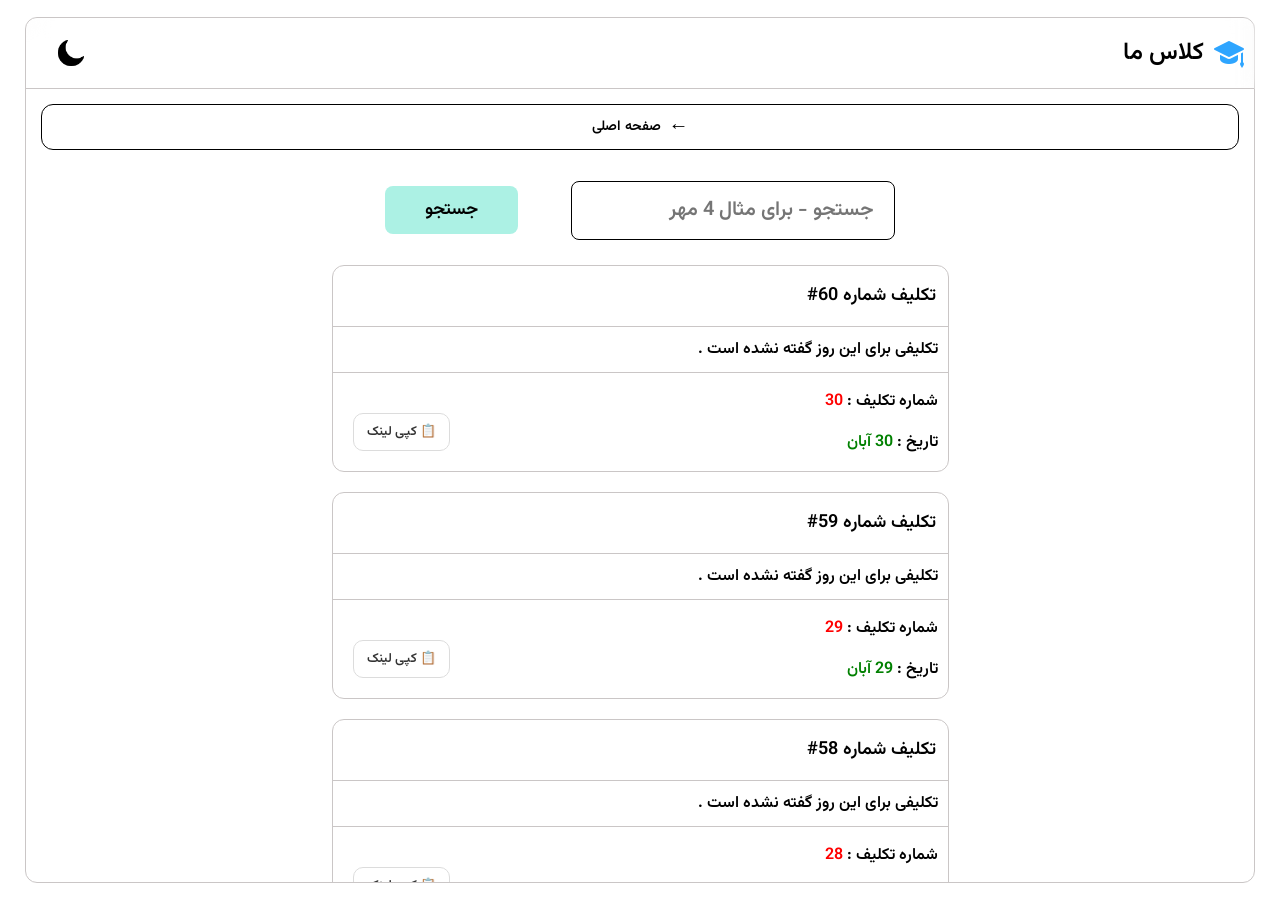
==== AllHomeWork.html @ 43bc7fb6 "Merge remote changes" ====
<!DOCTYPE html>
<html lang="fa" dir="rtl">
<head>
    <meta charset="UTF-8">
    <meta name="viewport" content="width=device-width, initial-scale=1.0">
    <meta name="description" content="کلاس 203 امیرکبیر , روانی ترین انسان های کره زمین توی این کلاسن!">
    <title>کلاس 203 امیرکبیر | تکالیف</title>
    <link rel="stylesheet" href="style.css">
    <style>
        
        #page-loader {
            position: fixed;
            inset: 0;
            z-index: 9999;
            display: flex;
            align-items: center;
            justify-content: center;
            background: white;
            opacity: 0;
            animation: loader-in .3s ease .1s forwards;
        }
        html.pre-dark #page-loader { background: black; }
        #page-loader.hide {
            opacity: 0 !important;
            visibility: hidden;
            transition: opacity .25s ease, visibility .25s;
            animation: none;
        }
        .loader-ring {
            width: 44px;
            height: 44px;
            border: 4px solid rgb(145 192 255 / 0.3);
            border-top-color: rgb(145 192 255);
            border-radius: 50%;
            animation: loader-spin .8s linear infinite;
        }
        @keyframes loader-in { to { opacity: 1; } }
        @keyframes loader-spin { to { transform: rotate(360deg); } }
    </style>
    <script>
        try {
            if (JSON.parse(localStorage.getItem("darkmode"))) {
                document.documentElement.classList.add("pre-dark");
            }
        } catch (e) {}
    </script>
    <link rel="icon" type="image/png" href="icon/student.png">
    <link rel="manifest" href="/amirkabir/manifest.json">
    <meta name="theme-color" content="#000000">
</head>
<body>
    <div id="page-loader" aria-hidden="true"><div class="loader-ring"></div></div>
    <script>
        (function () {
            const loader = document.getElementById("page-loader");
            const hide = () => loader.classList.add("hide");

            if (document.readyState === "complete") hide();
            else window.addEventListener("load", hide);

            window.addEventListener("pageshow", hide);
            setTimeout(hide, 10000);
        })();
    </script>
    
    <div class="big-cont">
        <div class="head">
            <div class="div-hat">
                <img src="icon/student.png" alt="" class="hat">
            </div>
            <div class="div-myc">
                <p class="myc">کلاس ما</p>
            </div>
            <div class="div-sm">
                <img src="icon/moon.png" alt="" class="sm" id="sm">
            </div>
        </div>
        <a href="index.html" class="back-home">
            <span>←</span>
            <span>صفحه اصلی</span>
        </a>
        <div class="head head-inp">
            <input type="text" id="hm-inp" placeholder="جستجو - برای مثال 4 مهر">
            <button id="hm-btn" style="background-color: #acf1e4;">جستجو</button>
        </div>
        <div class="cont">
            <div class="main-ahw" id="main-ahw">
                <div class="besti-ahw">
                    <div class="hm hm-no-60">
                        <div class="div-head-hm">
                            <span>تکلیف شماره
                                60#
                            </span>
                        </div>
                        <div class="hm-mtnt">
                           تکلیفی برای این روز گفته نشده است .
                        </div>
                        <div class="hm-dc">
                            <p>شماره تکلیف : 
                                <span>30</span>
                            </p>
                            <p>تاریخ : 
                                <span>30 آبان</span>
                            </p>
                        </div>
                    </div>
                    <div class="hm hm-no-59">
                        <div class="div-head-hm">
                            <span>تکلیف شماره
                                59#
                            </span>
                        </div>
                        <div class="hm-mtnt">
                           تکلیفی برای این روز گفته نشده است .
                        </div>
                        <div class="hm-dc">
                            <p>شماره تکلیف : 
                                <span>29</span>
                            </p>
                            <p>تاریخ : 
                                <span>29 آبان</span>
                            </p>
                        </div>
                    </div>
                    <div class="hm hm-no-58">
                        <div class="div-head-hm">
                            <span>تکلیف شماره
                                58#
                            </span>
                        </div>
                        <div class="hm-mtnt">
                           تکلیفی برای این روز گفته نشده است .
                        </div>
                        <div class="hm-dc">
                            <p>شماره تکلیف : 
                                <span>28</span>
                            </p>
                            <p>تاریخ : 
                                <span>28 آبان</span>
                            </p>
                        </div>
                    </div>
                    <div class="hm hm-no-57">
                        <div class="div-head-hm">
                            <span>تکلیف شماره
                                57#
                            </span>
                        </div>
                        <div class="hm-mtnt">
                            فارسی :
                            انجام فعالیت صفحه 26 و وارد کردن سوالات داده شده درس دوم
                            <br>
                            شیمی :
                            وارد کردن سوالات داده شده پودمان دوم
                            <br>
                            محیط زیست :
                            وارد کردن ادامه سوالات داده شده درس دوم
                            <br>
                            برای مشاهده تصاویر به ترتیب روی دکمه زیر کلیک کنید .
                        </div>
                        <button class="hm-gallery-toggle" type="button">
                            مشاهده تصاویر
                        </button>

                        <div class="hm-gallery">

                            <img src="homeworks/228.webp" alt="" data-text="فارسی">
                            <img src="homeworks/229.webp" alt="" data-text="فارسی">
                            <img src="homeworks/230.webp" alt="" data-text="فارسی">
                            <img src="homeworks/231.webp" alt="" data-text="فارسی">
                            <img src="homeworks/232.webp" alt="" data-text="شیمی">
                            <img src="homeworks/233.webp" alt="" data-text="شیمی">
                            <img src="homeworks/234.webp" alt="" data-text="شیمی">
                            <img src="homeworks/235.webp" alt="" data-text="شیمی">
                            <img src="homeworks/236.webp" alt="" data-text="شیمی">
                            <img src="homeworks/237.webp" alt="" data-text="شیمی">
                            <img src="homeworks/238.webp" alt="" data-text="محیط زیست">
                            <img src="homeworks/239.webp" alt="" data-text="محیط زیست">

                            <button class="hm-download-all" type="button">
                                دانلود همه فایل‌ها
                            </button>

                        </div>
                        <div class="hm-dc">
                            <p>شماره تکلیف : 
                                <span>57</span>
                            </p>
                            <p>تاریخ : 
                                <span>27 آبان</span>
                            </p>
                        </div>
                    </div>
                    <div class="hm hm-no-56">
                        <div class="div-head-hm">
                            <span>تکلیف شماره
                                56#
                            </span>
                        </div>
                        <div class="hm-mtnt">
                            تاریخ :
                            وارد کردن سوالات داده شده درس ششم
                            <br>
                            دینی :
                            وارد کردن سوالات داده شده درس چهارم
                            <br>
                            کاربرد فناوری :
                            گرفتن امتحان کتبی از پودمان اول و انجام کار در منزل و گفتگو کنید ها صفحه 38 تا 40 و وارد کردن سوالات پودمان اول در دفتر یا برگه A4 (اونایی که نیاوردن) و وارد کردن ادامه سوالات داده شده پودمان دوم
                            <br>
                            برای مشاهده تصاویر به ترتیب روی دکمه زیر کلیک کنید .
                        </div>
                        <button class="hm-gallery-toggle" type="button">
                            مشاهده تصاویر
                        </button>

                        <div class="hm-gallery">

                            <img src="homeworks/211.webp" alt="" data-text="تاریخ">
                            <img src="homeworks/212.webp" alt="" data-text="تاریخ">
                            <img src="homeworks/213.webp" alt="" data-text="تاریخ">
                            <img src="homeworks/214.webp" alt="" data-text="تاریخ">
                            <img src="homeworks/215.webp" alt="" data-text="تاریخ">
                            <img src="homeworks/216.webp" alt="" data-text="تاریخ">
                            <img src="homeworks/217.webp" alt="" data-text="تاریخ">
                            <img src="homeworks/218.webp" alt="" data-text="تاریخ">
                            <img src="homeworks/219.webp" alt="" data-text="دینی">
                            <img src="homeworks/220.webp" alt="" data-text="دینی">
                            <img src="homeworks/221.webp" alt="" data-text="دینی">
                            <img src="homeworks/222.webp" alt="" data-text="دینی">
                            <img src="homeworks/223.webp" alt="" data-text="دینی">
                            <img src="homeworks/224.webp" alt="" data-text="دینی">
                            <img src="homeworks/225.webp" alt="" data-text="کاربرد فناوری">
                            <img src="homeworks/226.webp" alt="" data-text="کاربرد فناوری">
                            <img src="homeworks/227.webp" alt="" data-text="کاربرد فناوری">

                            <button class="hm-download-all" type="button">
                                دانلود همه فایل‌ها
                            </button>

                        </div>
                        <div class="hm-dc">
                            <p>شماره تکلیف : 
                                <span>56</span>
                            </p>
                            <p>تاریخ : 
                                <span>26 آبان</span>
                            </p>
                        </div>
                    </div>
                    <div class="hm hm-no-55">
                        <div class="div-head-hm">
                            <span>تکلیف شماره
                                55#
                            </span>
                        </div>
                        <div class="hm-mtnt">
                            طراحی سایت :
                            پرسش از محتویات فایل های جلسه اول تا پنجم پودمان دوم و نوشتن سوالات آخر هر فایل در دفتر یا می تونید تایپ کنید و عکسش رو در گروه شاد ارسال کنید
                            <br>
                            برای مشاهده فایل های pdf روی دکمه زیر کلیک کنید .
                        </div>
                        <button class="hm-gallery-toggle" type="button">
                            مشاهده فایل ها
                        </button>

                        <div class="hm-gallery">

                            <a class="hm-file"
                            href="homeworks/جلسه اول(پ2).pdf"
                            target="_blank"
                            rel="noopener noreferrer">
                                <span class="hm-file-icon">📄</span>
                                <span class="hm-file-name">جزوه جلسه اول (پ2)</span>
                            </a>
                            <a class="hm-file"
                            href="homeworks/جلسه دوم(پ2).pdf"
                            target="_blank"
                            rel="noopener noreferrer">
                                <span class="hm-file-icon">📄</span>
                                <span class="hm-file-name">جزوه جلسه دوم (پ2)</span>
                            </a>
                            <a class="hm-file"
                            href="homeworks/جلسه سوم(پ2).pdf"
                            target="_blank"
                            rel="noopener noreferrer">
                                <span class="hm-file-icon">📄</span>
                                <span class="hm-file-name">جزوه جلسه سوم (پ2)</span>
                            </a>
                            <a class="hm-file"
                            href="homeworks/جلسه چهارم(پ2).pdf"
                            target="_blank"
                            rel="noopener noreferrer">
                                <span class="hm-file-icon">📄</span>
                                <span class="hm-file-name">جزوه جلسه چهارم (پ2)</span>
                            </a>
                            <a class="hm-file"
                            href="homeworks/جلسه پنجم(پ2).pdf"
                            target="_blank"
                            rel="noopener noreferrer">
                                <span class="hm-file-icon">📄</span>
                                <span class="hm-file-name">جزوه جلسه پنجم (پ2)</span>
                            </a>

                            <button class="hm-download-all" type="button">
                                دانلود همه فایل‌ها
                            </button>
                        </div>
                        <div class="hm-dc">
                            <p>شماره تکلیف : 
                                <span>55</span>
                            </p>
                            <p>تاریخ : 
                                <span>25 آبان</span>
                            </p>
                        </div>
                    </div>
                    <div class="hm hm-no-54">
                        <div class="div-head-hm">
                            <span>تکلیف شماره
                                54#
                            </span>
                        </div>
                        <div class="hm-mtnt">
                            نوآوری :
                            وارد کردن ادامه سوالات داده شده پودمان دوم
                            <br>
                            زبان :
                            پرسش از اول کتاب تا صفحه 26
                            <br>
                            برای مشاهده تصاویر به ترتیب روی دکمه زیر کلیک کنید .
                        </div>
                        <button class="hm-gallery-toggle" type="button">
                            مشاهده تصاویر
                        </button>

                        <div class="hm-gallery">

                            <img src="homeworks/205.webp" alt="" data-text="نوآوری">
                            <img src="homeworks/206.webp" alt="" data-text="نوآوری">
                            <img src="homeworks/207.webp" alt="" data-text="نوآوری">
                            <img src="homeworks/208.webp" alt="" data-text="نوآوری">
                            <img src="homeworks/209.webp" alt="" data-text="نوآوری">
                            <img src="homeworks/210.webp" alt="" data-text="نوآوری">

                            <button class="hm-download-all" type="button">
                                دانلود همه فایل‌ها
                            </button>

                        </div>
                        <div class="hm-dc">
                            <p>شماره تکلیف : 
                                <span>54</span>
                            </p>
                            <p>تاریخ : 
                                <span>24 آبان</span>
                            </p>
                        </div>
                    </div>
                    <div class="hm hm-no-53">
                        <div class="div-head-hm">
                            <span>تکلیف شماره
                                53#
                            </span>
                        </div>
                        <div class="hm-mtnt">
                           تکلیفی برای این روز گفته نشده است .
                        </div>
                        <div class="hm-dc">
                            <p>شماره تکلیف : 
                                <span>23</span>
                            </p>
                            <p>تاریخ : 
                                <span>23 آبان</span>
                            </p>
                        </div>
                    </div>
                    <div class="hm hm-no-52">
                        <div class="div-head-hm">
                            <span>تکلیف شماره
                                52#
                            </span>
                        </div>
                        <div class="hm-mtnt">
                           تکلیفی برای این روز گفته نشده است .
                        </div>
                        <div class="hm-dc">
                            <p>شماره تکلیف : 
                                <span>22</span>
                            </p>
                            <p>تاریخ : 
                                <span>22 آبان</span>
                            </p>
                        </div>
                    </div>
                    <div class="hm hm-no-51">
                        <div class="div-head-hm">
                            <span>تکلیف شماره
                                51#
                            </span>
                        </div>
                        <div class="hm-mtnt">
                           تکلیفی برای این روز گفته نشده است .
                        </div>
                        <div class="hm-dc">
                            <p>شماره تکلیف : 
                                <span>21</span>
                            </p>
                            <p>تاریخ : 
                                <span>21 آبان</span>
                            </p>
                        </div>
                    </div>
                    <div class="hm hm-no-50">
                        <div class="div-head-hm">
                            <span>تکلیف شماره
                                50#
                            </span>
                        </div>
                        <div class="hm-mtnt">
                            فارسی :
                            شعر صفحه 15 رو حفظ کنید
                            <!-- <br>
                            برای مشاهده تصاویر به ترتیب روی دکمه زیر کلیک کنید . -->
                        </div>
                        <!-- <button class="hm-gallery-toggle" type="button">
                            مشاهده تصاویر
                        </button>

                        <div class="hm-gallery">

                            <img src="homeworks/205.webp" alt="" data-text="">

                            <button class="hm-download-all" type="button">
                                دانلود همه فایل‌ها
                            </button>

                        </div> -->
                        <div class="hm-dc">
                            <p>شماره تکلیف : 
                                <span>50</span>
                            </p>
                            <p>تاریخ : 
                                <span>20 آبان</span>
                            </p>
                        </div>
                    </div>
                    <div class="hm hm-no-49">
                        <div class="div-head-hm">
                            <span>تکلیف شماره
                                49#
                            </span>
                        </div>
                        <div class="hm-mtnt">
                            دینی :
                            وارد کردن سوالات داده شده درس چهارم
                            <br>
                            برای مشاهده تصاویر به ترتیب روی دکمه زیر کلیک کنید .
                        </div>
                        <button class="hm-gallery-toggle" type="button">
                            مشاهده تصاویر
                        </button>

                        <div class="hm-gallery">

                            <img src="homeworks/201.webp" alt="" data-text="دینی">
                            <img src="homeworks/202.webp" alt="" data-text="دینی">
                            <img src="homeworks/203.webp" alt="" data-text="دینی">
                            <img src="homeworks/204.webp" alt="" data-text="دینی">

                            <button class="hm-download-all" type="button">
                                دانلود همه فایل‌ها
                            </button>

                        </div>
                        <div class="hm-dc">
                            <p>شماره تکلیف : 
                                <span>49</span>
                            </p>
                            <p>تاریخ : 
                                <span>19 آبان</span>
                            </p>
                        </div>
                    </div>
                    <div class="hm hm-no-48">
                        <div class="div-head-hm">
                            <span>تکلیف شماره
                                48#
                            </span>
                        </div>
                        <div class="hm-mtnt">طراحی سایت :
                            پرسش از جلسات 1 تا 11 روخوانی کنید کافیه و انجام دادن تمام مثال ها و فعالیت ها (اگر چیزی انجام نداده اید) از اول کتاب تا آخر پودمان اول و ارسال عکس از خروجی آنها در گروه شاد
                            <br>
                            برای مشاهده فایل های pdf روی دکمه زیر کلیک کنید .
                        </div>

                        <button class="hm-gallery-toggle" type="button">
                            مشاهده فایل ها
                        </button>

                        <div class="hm-gallery">

                            <a class="hm-file"
                            href="homeworks/جلسه اول.pdf"
                            target="_blank"
                            rel="noopener noreferrer">
                                <span class="hm-file-icon">📄</span>
                                <span class="hm-file-name">جزوه جلسه اول</span>
                            </a>
                            <a class="hm-file"
                            href="homeworks/جلسه دوم.pdf"
                            target="_blank"
                            rel="noopener noreferrer">
                                <span class="hm-file-icon">📄</span>
                                <span class="hm-file-name">جزوه جلسه دوم</span>
                            </a>
                            <a class="hm-file"
                            href="homeworks/جلسه سوم.pdf"
                            target="_blank"
                            rel="noopener noreferrer">
                                <span class="hm-file-icon">📄</span>
                                <span class="hm-file-name">جزوه جلسه سوم</span>
                            </a>
                            <a class="hm-file"
                            href="homeworks/چلسه چهارم.pdf"
                            target="_blank"
                            rel="noopener noreferrer">
                                <span class="hm-file-icon">📄</span>
                                <span class="hm-file-name">جزوه جلسه چهارم</span>
                            </a>
                            <a class="hm-file"
                            href="homeworks/جلسه پنجم.pdf"
                            target="_blank"
                            rel="noopener noreferrer">
                                <span class="hm-file-icon">📄</span>
                                <span class="hm-file-name">جزوه جلسه پنجم</span>
                            </a>
                            <a class="hm-file"
                            href="homeworks/جلسه ششم.pdf"
                            target="_blank"
                            rel="noopener noreferrer">
                                <span class="hm-file-icon">📄</span>
                                <span class="hm-file-name">جزوه جلسه ششم</span>
                            </a>
                            <a class="hm-file"
                            href="homeworks/جلسه هفتم.pdf"
                            target="_blank"
                            rel="noopener noreferrer">
                                <span class="hm-file-icon">📄</span>
                                <span class="hm-file-name">جزوه جلسه هفتم</span>
                            </a>
                            <a class="hm-file"
                            href="homeworks/جلسه هشتم(1).pdf"
                            target="_blank"
                            rel="noopener noreferrer">
                                <span class="hm-file-icon">📄</span>
                                <span class="hm-file-name">جزوه جلسه هشتم</span>
                            </a>
                            <a class="hm-file"
                            href="homeworks/جلسه نهم.pdf"
                            target="_blank"
                            rel="noopener noreferrer">
                                <span class="hm-file-icon">📄</span>
                                <span class="hm-file-name">جزوه جلسه نهم</span>
                            </a>
                            <a class="hm-file"
                            href="homeworks/جلسه دهم.pdf"
                            target="_blank"
                            rel="noopener noreferrer">
                                <span class="hm-file-icon">📄</span>
                                <span class="hm-file-name">جزوه جلسه دهم</span>
                            </a>
                            <a class="hm-file"
                            href="homeworks/جلسه یازدهم.pdf"
                            target="_blank"
                            rel="noopener noreferrer">
                                <span class="hm-file-icon">📄</span>
                                <span class="hm-file-name">جزوه جلسه یازدهم</span>
                            </a>

                            <button class="hm-download-all" type="button">
                                دانلود همه فایل‌ها
                            </button>
                        </div>

                        <div class="hm-dc">
                            <p>شماره تکلیف : 
                                <span>48</span>
                            </p>
                            <p>تاریخ : 
                                <span>18 آبان</span>
                            </p>
                        </div>
                    </div>
                    <div class="hm hm-no-47">
                        <div class="div-head-hm">
                            <span>تکلیف شماره
                                47#
                            </span>
                        </div>
                        <div class="hm-mtnt">
                            سواد رسانه :
                            گرفتن امتحان شفاهی از درس 1 تا 7 و انجام فعالیت ها ، گفتگو ها و تمرین ها از اول کتاب تا صفحه 72 و وارد کردن سوالات داده شده درس 8
                            <br>
                            نوآوری :
                            گرفتن امتحان شفاهی از سوالات داده شده پودمان دوم و انجام فعالیت ها تا صفحه 51 و وارد کردن ادامه سوالات داده شده پودمان دوم
                            <br>
                            زبان :
                            پرسش از اول کتاب تا صفحه 24 ، خوندن و معنی کردن reading رو بلد باشید میپرسه و وارد کردن جواب تمرین reading صفحه 25
                            <br>
                            برای مشاهده تصاویر به ترتیب روی دکمه زیر کلیک کنید .
                        </div>
                        <button class="hm-gallery-toggle" type="button">
                            مشاهده تصاویر
                        </button>

                        <div class="hm-gallery">

                            
                            <img src="homeworks/190.webp" alt="" data-text="سواد رسانه">
                            <img src="homeworks/191.webp" alt="" data-text="سواد رسانه">
                            <img src="homeworks/192.webp" alt="" data-text="سواد رسانه">
                            <img src="homeworks/193.webp" alt="" data-text="سواد رسانه">
                            <img src="homeworks/194.webp" alt="" data-text="سواد رسانه">
                            <img src="homeworks/195.webp" alt="" data-text="نوآوری">
                            <img src="homeworks/196.webp" alt="" data-text="نوآوری">
                            <img src="homeworks/197.webp" alt="" data-text="نوآوری">
                            <img src="homeworks/198.webp" alt="" data-text="نوآوری">
                            <img src="homeworks/199.webp" alt="" data-text="نوآوری">
                            <img src="homeworks/200.webp" alt="" data-text="زبان">

                            <button class="hm-download-all" type="button">
                                دانلود همه فایل‌ها
                            </button>

                        </div>
                        <div class="hm-dc">
                            <p>شماره تکلیف : 
                                <span>47</span>
                            </p>
                            <p>تاریخ : 
                                <span>17 آبان</span>
                            </p>
                        </div>
                    </div>
                    <div class="hm hm-no-46">
                        <div class="div-head-hm">
                            <span>تکلیف شماره
                                46#
                            </span>
                        </div>
                        <div class="hm-mtnt">تولید محتوا :
                            گرفتن امتحان مجدد از کسایی که نبودن یا امتحان رو خراب کردن
                        </div>
                        <div class="hm-dc">
                            <p>شماره تکلیف : 
                                <span>46</span>
                            </p>
                            <p>تاریخ : 
                                <span>16 آبان</span>
                            </p>
                        </div>
                    </div>
                    <div class="hm hm-no-45">
                        <div class="div-head-hm">
                            <span>تکلیف شماره
                                45#
                            </span>
                        </div>
                        <div class="hm-mtnt">
                           تکلیفی برای این روز گفته نشده است .
                        </div>
                        <div class="hm-dc">
                            <p>شماره تکلیف : 
                                <span>45</span>
                            </p>
                            <p>تاریخ : 
                                <span>15 آبان</span>
                            </p>
                        </div>
                    </div>
                    <div class="hm hm-no-44">
                        <div class="div-head-hm">
                            <span>تکلیف شماره
                                44#
                            </span>
                        </div>
                        <div class="hm-mtnt">
                           تکلیفی برای این روز گفته نشده است .
                        </div>
                        <div class="hm-dc">
                            <p>شماره تکلیف : 
                                <span>44</span>
                            </p>
                            <p>تاریخ : 
                                <span>14 آبان</span>
                            </p>
                        </div>
                    </div>
                    <div class="hm hm-no-43">
                        <div class="div-head-hm">
                            <span>تکلیف شماره
                                43#
                            </span>
                        </div>
                        <div class="hm-mtnt">
                            ریاضی :
                            وارد کردن سوالات داده شده پودمان دوم
                            <br>
                            فارسی :
                            حفظ و معنی کردن شعر صفحه 15 ، انجام دادن کارگاه درس پژوهی درس اول و معنی کردن گنج حکمت صفحه 14
                            <br>
                            محیط زیست :
                            پرسش از درس یک از همه و وارد کردن سوالات داده شده درس دوم
                            <br>
                            برای مشاهده تصاویر به ترتیب روی دکمه زیر کلیک کنید .
                        </div>
                        <button class="hm-gallery-toggle" type="button">
                            مشاهده تصاویر
                        </button>

                        <div class="hm-gallery">

                            
                            <img src="homeworks/182.webp" alt="" data-text="ریاضی">
                            <img src="homeworks/183.webp" alt="" data-text="ریاضی">
                            <img src="homeworks/184.webp" alt="" data-text="ریاضی">
                            <img src="homeworks/185.webp" alt="" data-text="ریاضی">
                            <img src="homeworks/186.webp" alt="" data-text="محیط زیست">
                            <img src="homeworks/187.webp" alt="" data-text="محیط زیست">
                            <img src="homeworks/188.webp" alt="" data-text="محیط زیست">
                            <img src="homeworks/189.webp" alt="" data-text="محیط زیست">

                            <button class="hm-download-all" type="button">
                                دانلود همه فایل‌ها
                            </button>

                        </div>
                        <div class="hm-dc">
                            <p>شماره تکلیف : 
                                <span>43</span>
                            </p>
                            <p>تاریخ : 
                                <span>13 آبان</span>
                            </p>
                        </div>
                    </div>
                    <div class="hm hm-no-42">
                        <div class="div-head-hm">
                            <span>تکلیف شماره
                                42#
                            </span>
                        </div>
                        <div class="hm-mtnt">
                            تاریخ :
                            گرفتن امتحان از درس یک تا پنج و وارد کردن سوالات داده شده درس پنجم
                            <br>
                            کاربرد فناوری :
                            پرسش از سوالات پودمان دو و وارد کردن سوالات پودمان اول در یک دفتر یا برگه A4 و وارد کردن سوالات داده شده پودمان دوم
                            <br>
                            برای مشاهده تصاویر به ترتیب روی دکمه زیر کلیک کنید .
                        </div>
                        <button class="hm-gallery-toggle" type="button">
                            مشاهده تصاویر
                        </button>

                        <div class="hm-gallery">

                            <img src="homeworks/165.webp" alt="" data-text="تاریخ">
                            <img src="homeworks/166.webp" alt="" data-text="تاریخ">
                            <img src="homeworks/167.webp" alt="" data-text="تاریخ">
                            <img src="homeworks/168.webp" alt="" data-text="تاریخ">
                            <img src="homeworks/169.webp" alt="" data-text="تاریخ">
                            <img src="homeworks/170.webp" alt="" data-text="تاریخ">
                            <img src="homeworks/171.webp" alt="" data-text="تاریخ">
                            <img src="homeworks/172.webp" alt="" data-text="کاربرد فناوری">
                            <img src="homeworks/173.webp" alt="" data-text="کاربرد فناوری">
                            <img src="homeworks/174.webp" alt="" data-text="کاربرد فناوری">
                            <img src="homeworks/175.webp" alt="" data-text="کاربرد فناوری">
                            <img src="homeworks/176.webp" alt="" data-text="کاربرد فناوری">
                            <img src="homeworks/177.webp" alt="" data-text="کاربرد فناوری">
                            <img src="homeworks/178.webp" alt="" data-text="کاربرد فناوری">
                            <img src="homeworks/179.webp" alt="" data-text="کاربرد فناوری">
                            <img src="homeworks/180.webp" alt="" data-text="کاربرد فناوری">
                            <img src="homeworks/181.webp" alt="" data-text="کاربرد فناوری">

                            <button class="hm-download-all" type="button">
                                دانلود همه فایل‌ها
                            </button>

                        </div>
                        <div class="hm-dc">
                            <p>شماره تکلیف : 
                                <span>42</span>
                            </p>
                            <p>تاریخ : 
                                <span>12 آبان</span>
                            </p>
                        </div>
                    </div>
                    <div class="hm hm-no-41">
                        <div class="div-head-hm">
                            <span>تکلیف شماره
                                41#
                            </span>
                        </div>
                        <div class="hm-mtnt">طراحی سایت :
                            پرسش از محتویات جلسه هشتم و نهم (شاید هم نپرسه)
                            <br>
                            برای مشاهده فایل های pdf روی دکمه زیر کلیک کنید .
                        </div>

                        <button class="hm-gallery-toggle" type="button">
                            مشاهده فایل ها
                        </button>

                        <div class="hm-gallery">

                            <a class="hm-file"
                            href="homeworks/جلسه هشتم(1).pdf"
                            target="_blank"
                            rel="noopener noreferrer">
                                <span class="hm-file-icon">📄</span>
                                <span class="hm-file-name">جزوه جلسه هشتم</span>
                            </a>
                            <a class="hm-file"
                            href="homeworks/جلسه نهم.pdf"
                            target="_blank"
                            rel="noopener noreferrer">
                                <span class="hm-file-icon">📄</span>
                                <span class="hm-file-name">جزوه جلسه نهم</span>
                            </a>

                            <button class="hm-download-all" type="button">
                                دانلود همه فایل‌ها
                            </button>
                        </div>

                        <div class="hm-dc">
                            <p>شماره تکلیف : 
                                <span>41</span>
                            </p>
                            <p>تاریخ : 
                                <span>11 آبان</span>
                            </p>
                        </div>
                    </div>
                    <div class="hm hm-no-40">
                        <div class="div-head-hm">
                            <span>تکلیف شماره
                                40#
                            </span>
                        </div>
                        <div class="hm-mtnt">
                            سواد رسانه :
                            نوشتن 4 سوال از هر درس تا صفحه 64 از هر درس جمعا بشه 30 سوال و انجام فعالیت ها ، گفتگو ها و تمرین ها از اول کتاب تا صفحه 64 و وارد کردن سوالات داده شده درس 6 و 7
                            <br>
                            نوآوری :
                            گرفتن امتحان از پودمان اول ممکنه بریم سالن امتحانات
                            <br>
                            برای مشاهده تصاویر به ترتیب روی دکمه زیر کلیک کنید .
                        </div>
                        <button class="hm-gallery-toggle" type="button">
                            مشاهده تصاویر
                        </button>

                        <div class="hm-gallery">

                            <img src="homeworks/156.webp" alt="" data-text="سواد رسانه">
                            <img src="homeworks/157.webp" alt="" data-text="سواد رسانه">
                            <img src="homeworks/158.webp" alt="" data-text="سواد رسانه">
                            <img src="homeworks/159.webp" alt="" data-text="سواد رسانه">
                            <img src="homeworks/160.webp" alt="" data-text="سواد رسانه">
                            <img src="homeworks/161.webp" alt="" data-text="سواد رسانه">
                            <img src="homeworks/162.webp" alt="" data-text="سواد رسانه">
                            <img src="homeworks/163.webp" alt="" data-text="سواد رسانه">
                            <img src="homeworks/164.webp" alt="" data-text="سواد رسانه">

                            <button class="hm-download-all" type="button">
                                دانلود همه فایل‌ها
                            </button>

                        </div>
                        <div class="hm-dc">
                            <p>شماره تکلیف : 
                                <span>40</span>
                            </p>
                            <p>تاریخ : 
                                <span>10 آبان</span>
                            </p>
                        </div>
                    </div>
                    <div class="hm hm-no-39">
                        <div class="div-head-hm">
                            <span>تکلیف شماره
                                39#
                            </span>
                        </div>
                        <div class="hm-mtnt">تولید محتوا :
                           گرفتن امتحان عملی از پودمان اول و امتحان شفاهی از سوالات داده شده
                           <br>
                           برای مشاهده فایل های pdf روی دکمه زیر کلیک کنید .
                        </div>

                        <button class="hm-gallery-toggle" type="button">
                            مشاهده فایل ها
                        </button>

                        <div class="hm-gallery">

                            <a class="hm-file"
                            href="homeworks/نمونه_سوالات_پودمان_1،_درس_تولید_محتوا_1.pdf"
                            target="_blank"
                            rel="noopener noreferrer">
                                <span class="hm-file-icon">📄</span>
                                <span class="hm-file-name">سوالات امتحان</span>
                            </a>

                            <button class="hm-download-all" type="button">
                                دانلود همه فایل‌ها
                            </button>
                        </div>
                        <div class="hm-dc">
                            <p>شماره تکلیف : 
                                <span>39</span>
                            </p>
                            <p>تاریخ : 
                                <span>9 آبان</span>
                            </p>
                        </div>
                    </div>
                    <div class="hm hm-no-38">
                        <div class="div-head-hm">
                            <span>تکلیف شماره
                                38#
                            </span>
                        </div>
                        <div class="hm-mtnt">
                           تکلیفی برای این روز گفته نشده است .
                        </div>
                        <div class="hm-dc">
                            <p>شماره تکلیف : 
                                <span>38</span>
                            </p>
                            <p>تاریخ : 
                                <span>8 آبان</span>
                            </p>
                        </div>
                    </div>
                    <div class="hm hm-no-37">
                        <div class="div-head-hm">
                            <span>تکلیف شماره
                                37#
                            </span>
                        </div>
                        <div class="hm-mtnt">
                           تکلیفی برای این روز گفته نشده است .
                        </div>
                        <div class="hm-dc">
                            <p>شماره تکلیف : 
                                <span>37</span>
                            </p>
                            <p>تاریخ : 
                                <span>7 آبان</span>
                            </p>
                        </div>
                    </div>
                    <div class="hm hm-no-36">
                        <div class="div-head-hm">
                            <span>تکلیف شماره
                                36#
                            </span>
                        </div>
                        <div class="hm-mtnt">
                            فارسی :
                            معنی کردن شعر درس اول
                            <br>
                            شیمی :
                            گرفتن امتحان از پودمان اول و وارد کردن ادامه سوالات پودمان اول
                            <br>
                            محیط زیست :
                            وارد کردن ادامه سوالات درس اول
                            <br>
                            برای مشاهده تصاویر به ترتیب روی دکمه زیر کلیک کنید .
                        </div>
                        <button class="hm-gallery-toggle" type="button">
                            مشاهده تصاویر
                        </button>

                        <div class="hm-gallery">

                            <img src="homeworks/147.webp" alt="" data-text="شیمی">
                            <img src="homeworks/148.webp" alt="" data-text="شیمی">
                            <img src="homeworks/149.webp" alt="" data-text="شیمی">
                            <img src="homeworks/150.webp" alt="" data-text="شیمی">
                            <img src="homeworks/151.webp" alt="" data-text="شیمی">
                            <img src="homeworks/152.webp" alt="" data-text="محیط زیست">
                            <img src="homeworks/153.webp" alt="" data-text="محیط زیست">
                            <img src="homeworks/154.webp" alt="" data-text="محیط زیست">
                            <img src="homeworks/155.webp" alt="" data-text="محیط زیست">

                            <button class="hm-download-all" type="button">
                                دانلود همه فایل‌ها
                            </button>

                        </div>
                        <div class="hm-dc">
                            <p>شماره تکلیف : 
                                <span>36</span>
                            </p>
                            <p>تاریخ : 
                                <span>6 آبان</span>
                            </p>
                        </div>
                    </div>
                    <div class="hm hm-no-35">
                        <div class="div-head-hm">
                            <span>تکلیف شماره
                                35#
                            </span>
                        </div>
                        <div class="hm-mtnt">
                            تاریخ :
                            وارد کردن سوالات درس سوم و چهارم
                            <br>
                            دینی :
                            گرفتن امتحان یا کتبی یا شفاهی از درس اول تا سوم و وارد کردن سوالات درس سوم
                            <br>
                            کاربرد فناوری :
                            نوشتن مقاله ای (اگر ننوشته اید این آخرین مهلته) تا صفحه 20 کتاب درباره ی سواد های فناورانه این برای نمره مستمر هستش و وارد کردن ادامه سوالات پودمان اول
                            <br>
                            برای مشاهده تصاویر به ترتیب روی دکمه زیر کلیک کنید .
                        </div>
                        <button class="hm-gallery-toggle" type="button">
                            مشاهده تصاویر
                        </button>

                        <div class="hm-gallery">

                            <img src="homeworks/128.webp" alt="" data-text="تاریخ">
                            <img src="homeworks/129.webp" alt="" data-text="تاریخ">
                            <img src="homeworks/130.webp" alt="" data-text="تاریخ">
                            <img src="homeworks/131.webp" alt="" data-text="تاریخ">
                            <img src="homeworks/132.webp" alt="" data-text="تاریخ">
                            <img src="homeworks/133.webp" alt="" data-text="تاریخ">
                            <img src="homeworks/134.webp" alt="" data-text="تاریخ">
                            <img src="homeworks/135.webp" alt="" data-text="تاریخ">
                            <img src="homeworks/136.webp" alt="" data-text="تاریخ">
                            <img src="homeworks/137.webp" alt="" data-text="تاریخ">
                            <img src="homeworks/138.webp" alt="" data-text="تاریخ">
                            <img src="homeworks/139.webp" alt="" data-text="تاریخ">
                            <img src="homeworks/140.webp" alt="" data-text="تاریخ">
                            <img src="homeworks/141.webp" alt="" data-text="دینی">
                            <img src="homeworks/142.webp" alt="" data-text="دینی">
                            <img src="homeworks/143.webp" alt="" data-text="دینی">
                            <img src="homeworks/144.webp" alt="" data-text="دینی">
                            <img src="homeworks/145.webp" alt="" data-text="دینی">
                            <img src="homeworks/146.webp" alt="" data-text="دینی">
                            <img src="homeworks/146.webp" alt="" data-text="دینی">

                            <button class="hm-download-all" type="button">
                                دانلود همه فایل‌ها
                            </button>

                        </div>
                        <div class="hm-dc">
                            <p>شماره تکلیف : 
                                <span>35</span>
                            </p>
                            <p>تاریخ : 
                                <span>5 آبان</span>
                            </p>
                        </div>
                    </div>
                    <div class="hm hm-no-34">
                        <div class="div-head-hm">
                            <span>تکلیف شماره
                                34#
                            </span>
                        </div>
                        <div class="hm-mtnt">
                            طراحی سایت :
                            اگر مثال ها و فعالیت های صفحات 26 تا 39 کتاب را سر کلاس انجام نداده اید باید انجام بدید و از کد و خروجی های آن در شاد عکس ارسال کنید
                        </div>
                        <div class="hm-dc">
                            <p>شماره تکلیف : 
                                <span>34</span>
                            </p>
                            <p>تاریخ : 
                                <span>4 آبان</span>
                            </p>
                        </div>
                    </div>
                    <div class="hm hm-no-33">
                        <div class="div-head-hm">
                            <span>تکلیف شماره
                                33#
                            </span>
                        </div>
                        <div class="hm-mtnt">
                            سواد رسانه :
                            گرفتن امتحان کتبی از تمام سوالات داده شده و انجام فعالیت ها ، گفتگو ها و تمرین ها از صفحه 38 تا 44 کتاب و وارد کردن سوالات داده شده درس چهارم و پنجم
                            <br>
                            نوآوری :
                            گرفتن امتحان کتبی از پودمان اول و انجام فعالیت های 15 و 16 پودمان اول و فعالیت های 1 تا 4 پودمان دوم و وارد کردن سوالات جدید پودمان اول و پودمان دوم
                            <br>
                            زبان :
                            پرسش از اول کتاب تا صفحه 24 ، خوندن و معنی کردن reading رو بلد باشید میپرسه
                            <br>
                            برای مشاهده تصاویر به ترتیب روی دکمه زیر کلیک کنید .
                        </div>
                        <button class="hm-gallery-toggle" type="button">
                            مشاهده تصاویر
                        </button>

                        <div class="hm-gallery">

                            <img src="homeworks/118.webp" alt="" data-text="سواد رسانه">
                            <img src="homeworks/119.webp" alt="" data-text="سواد رسانه">
                            <img src="homeworks/120.webp" alt="" data-text="سواد رسانه">
                            <img src="homeworks/121.webp" alt="" data-text="سواد رسانه">
                            <img src="homeworks/122.webp" alt="" data-text="نوآوری">
                            <img src="homeworks/123.webp" alt="" data-text="نوآوری">
                            <img src="homeworks/124.webp" alt="" data-text="نوآوری">
                            <img src="homeworks/125.webp" alt="" data-text="نوآوری">
                            <img src="homeworks/126.webp" alt="" data-text="نوآوری">
                            <img src="homeworks/127.webp" alt="" data-text="نوآوری">

                            <button class="hm-download-all" type="button">
                                دانلود همه فایل‌ها
                            </button>

                        </div>
                        <div class="hm-dc">
                            <p>شماره تکلیف : 
                                <span>33</span>
                            </p>
                            <p>تاریخ : 
                                <span>3 آبان</span>
                            </p>
                        </div>
                    </div>
                    <div class="hm hm-no-32">
                        <div class="div-head-hm">
                            <span>تکلیف شماره
                                32#
                            </span>
                        </div>
                        <div class="hm-mtnt">تولید محتوا : 
                           پرسش شفاهی از سوالات فایل داده شده
                        </div>
                        <div class="hm-dc">
                            <p>شماره تکلیف : 
                                <span>32</span>
                            </p>
                            <p>تاریخ : 
                                <span>2 آبان</span>
                            </p>
                        </div>
                    </div>
                    <div class="hm hm-no-31">
                        <div class="div-head-hm">
                            <span>تکلیف شماره
                                31#
                            </span>
                        </div>
                        <div class="hm-mtnt">
                           تکلیفی برای این روز گفته نشده است .
                        </div>
                        <div class="hm-dc">
                            <p>شماره تکلیف : 
                                <span>31</span>
                            </p>
                            <p>تاریخ : 
                                <span>1 آبان</span>
                            </p>
                        </div>
                    </div>
                    <div class="hm hm-no-30">
                        <div class="div-head-hm">
                            <span>تکلیف شماره
                                30#
                            </span>
                        </div>
                        <div class="hm-mtnt">
                           تکلیفی برای این روز گفته نشده است .
                        </div>
                        <div class="hm-dc">
                            <p>شماره تکلیف : 
                                <span>30</span>
                            </p>
                            <p>تاریخ : 
                                <span>30 مهر</span>
                            </p>
                        </div>
                    </div>
                    <div class="hm hm-no-29">
                        <div class="div-head-hm">
                            <span>تکلیف شماره
                                29#
                            </span>
                        </div>
                        <div class="hm-mtnt">
                            ریاضی : 
                            برگذاری کوییز از اول جزوه تا جایی که تدریس شده و باید جزوه کامل باشه چک میکنه نمره میزاره و وارد کردن سوالات داده شده در جزوه و انجام دادن تمرین گفته شده
                            <br>
                            شیمی : 
                            وارد کردن ادامه سوالات درس اول
                            <br>
                            محیط زیست :
                            وارد کردن ادامه سوالات درس اول
                            <br>
                            برای مشاهده تصاویر به ترتیب روی دکمه زیر کلیک کنید .
                        </div>
                        <button class="hm-gallery-toggle" type="button">
                            مشاهده تصاویر
                        </button>

                        <div class="hm-gallery">

                            <img src="homeworks/103.webp" alt="" data-text="ریاضی">
                            <img src="homeworks/104.webp" alt="" data-text="ریاضی">
                            <img src="homeworks/105.webp" alt="" data-text="ریاضی">
                            <img src="homeworks/106.webp" alt="" data-text="ریاضی">
                            <img src="homeworks/107.webp" alt="" data-text="ریاضی">
                            <img src="homeworks/108.webp" alt="" data-text="شیمی">
                            <img src="homeworks/109.webp" alt="" data-text="شیمی">
                            <img src="homeworks/110.webp" alt="" data-text="شیمی">
                            <img src="homeworks/111.webp" alt="" data-text="شیمی">
                            <img src="homeworks/112.webp" alt="" data-text="محیط زیست">
                            <img src="homeworks/113.webp" alt="" data-text="محیط زیست">
                            <img src="homeworks/114.webp" alt="" data-text="محیط زیست">
                            <img src="homeworks/115.webp" alt="" data-text="محیط زیست">
                            <img src="homeworks/116.webp" alt="" data-text="محیط زیست">
                            <img src="homeworks/117.webp" alt="" data-text="محیط زیست">

                            <button class="hm-download-all" type="button">
                                دانلود همه فایل‌ها
                            </button>

                        </div>
                        <div class="hm-dc">
                            <p>شماره تکلیف : 
                                <span>29</span>
                            </p>
                            <p>تاریخ : 
                                <span>29 مهر</span>
                            </p>
                        </div>
                    </div>
                    <div class="hm hm-no-28">
                        <div class="div-head-hm">
                            <span>تکلیف شماره
                                28#
                            </span>
                        </div>
                        <div class="hm-mtnt">
                            تاریخ : 
                            وارد کردن سوالات درس دوم و پرسش از سوالات جدید
                            <br>
                            دینی : 
                            وارد کردن ادامه سوالات درس دوم و پرسش از سوالات جدید
                            <br>
                            کاربرد فناوری :
                            نوشتن مقاله ای تا صفحه 20 کتاب درباره ی سواد های فناورانه این برای نمره مستمر هستش و وارد کردن ادامه سوالات پودمان اول
                            <br>
                            برای مشاهده تصاویر به ترتیب روی دکمه زیر کلیک کنید .
                        </div>
                        <button class="hm-gallery-toggle" type="button">
                            مشاهده تصاویر
                        </button>

                        <div class="hm-gallery">

                            <img src="homeworks/85.webp" alt="" data-text="تاریخ">
                            <img src="homeworks/86.webp" alt="" data-text="تاریخ">
                            <img src="homeworks/87.webp" alt="" data-text="تاریخ">
                            <img src="homeworks/88.webp" alt="" data-text="تاریخ">
                            <img src="homeworks/89.webp" alt="" data-text="تاریخ">
                            <img src="homeworks/90.webp" alt="" data-text="تاریخ">
                            <img src="homeworks/91.webp" alt="" data-text="تاریخ">
                            <img src="homeworks/92.webp" alt="" data-text="دینی">
                            <img src="homeworks/93.webp" alt="" data-text="دینی">
                            <img src="homeworks/94.webp" alt="" data-text="دینی">
                            <img src="homeworks/95.webp" alt="" data-text="دینی">
                            <img src="homeworks/96.webp" alt="" data-text="کاربرد فناوری">
                            <img src="homeworks/97.webp" alt="" data-text="کاربرد فناوری">
                            <img src="homeworks/98.webp" alt="" data-text="کاربرد فناوری">
                            <img src="homeworks/99.webp" alt="" data-text="کاربرد فناوری">
                            <img src="homeworks/100.webp" alt="" data-text="کاربرد فناوری">
                            <img src="homeworks/101.webp" alt="" data-text="کاربرد فناوری">
                            <img src="homeworks/102.webp" alt="" data-text="کاربرد فناوری">

                            <button class="hm-download-all" type="button">
                                دانلود همه فایل‌ها
                            </button>

                        </div>
                        <div class="hm-dc">
                            <p>شماره تکلیف : 
                                <span>28</span>
                            </p>
                            <p>تاریخ : 
                                <span>28 مهر</span>
                            </p>
                        </div>
                    </div>
                    <div class="hm hm-no-27">
                        <div class="div-head-hm">
                            <span>تکلیف شماره
                                27#
                            </span>
                        </div>
                        <div class="hm-mtnt">طراحی سایت :
                            وارد کردن مثال های صفحه 25 تا شکل 58 صفحه 26 و فرستادن عکس از کد و خروجی آن در گروه شاد و پرسش از محتویات جلسه هفتم و تا صفحه 8 جلسه هشتم
                            <br>
                            برای مشاهده فایل های pdf روی دکمه زیر کلیک کنید .
                        </div>

                        <button class="hm-gallery-toggle" type="button">
                            مشاهده فایل ها
                        </button>

                        <div class="hm-gallery">

                            <a class="hm-file"
                            href="homeworks/جلسه هفتم.pdf"
                            target="_blank"
                            rel="noopener noreferrer">
                                <span class="hm-file-icon">📄</span>
                                <span class="hm-file-name">جزوه جلسه هفتم</span>
                            </a>
                            <a class="hm-file"
                            href="homeworks/جلسه هشتم.pdf"
                            target="_blank"
                            rel="noopener noreferrer">
                                <span class="hm-file-icon">📄</span>
                                <span class="hm-file-name">جزوه جلسه هشتم</span>
                            </a>

                            <button class="hm-download-all" type="button">
                                دانلود همه فایل‌ها
                            </button>
                        </div>

                        <div class="hm-dc">
                            <p>شماره تکلیف : 
                                <span>27</span>
                            </p>
                            <p>تاریخ : 
                                <span>27 مهر</span>
                            </p>
                        </div>
                    </div>
                    <div class="hm hm-no-26">
                        <div class="div-head-hm">
                            <span>تکلیف شماره
                                26#
                            </span>
                        </div>
                        <div class="hm-mtnt">
                            سواد رسانه : 
                            انجام فعالیت ها تا صفحه 30 و وارد کردن تمام سوالات داده شده با جواب در دفتر یا برگه A4 
                            <br>
                            نوآوری : 
                            انجام فعالیت 14 و وارد کردن تمام سوالات داده شده با جواب به همراه یک یا دو فعالیت در دفتر یا برگه A4 
                            <br>
                            زبان :
                            پرسش کلاسی از اول کتاب تا صفحه 23 فقط معنی و روخوانی
                            <br>
                            برای مشاهده تصاویر به ترتیب روی دکمه زیر کلیک کنید .
                        </div>
                        <button class="hm-gallery-toggle" type="button">
                            مشاهده تصاویر
                        </button>

                        <div class="hm-gallery">

                            <img src="homeworks/77.webp" alt="" data-text="سواد رسانه">
                            <img src="homeworks/78.webp" alt="" data-text="سواد رسانه">
                            <img src="homeworks/79.webp" alt="" data-text="نوآوری">
                            <img src="homeworks/80.webp" alt="" data-text="نوآوری">
                            <img src="homeworks/81.webp" alt="" data-text="نوآوری">
                            <img src="homeworks/82.webp" alt="" data-text="زبان">
                            <img src="homeworks/83.webp" alt="" data-text="زبان">
                            <img src="homeworks/84.webp" alt="" data-text="زبان">

                            <button class="hm-download-all" type="button">
                                دانلود همه فایل‌ها
                            </button>

                        </div>
                        <div class="hm-dc">
                            <p>شماره تکلیف : 
                                <span>26</span>
                            </p>
                            <p>تاریخ : 
                                <span>26 مهر</span>
                            </p>
                        </div>
                    </div>
                    <div class="hm hm-no-25">
                        <div class="div-head-hm">
                            <span>تکلیف شماره
                                25#
                            </span>
                        </div>
                        <div class="hm-mtnt">
                           تکلیفی برای این روز گفته نشده است .
                        </div>
                        <div class="hm-dc">
                            <p>شماره تکلیف : 
                                <span>25</span>
                            </p>
                            <p>تاریخ : 
                                <span>25 مهر</span>
                            </p>
                        </div>
                    </div>
                    <div class="hm hm-no-24">
                        <div class="div-head-hm">
                            <span>تکلیف شماره
                                24#
                            </span>
                        </div>
                        <div class="hm-mtnt">
                           تکلیفی برای این روز گفته نشده است .
                        </div>
                        <div class="hm-dc">
                            <p>شماره تکلیف : 
                                <span>24</span>
                            </p>
                            <p>تاریخ : 
                                <span>24 مهر</span>
                            </p>
                        </div>
                    </div>
                    <div class="hm hm-no-23">
                        <div class="div-head-hm">
                            <span>تکلیف شماره
                                23#
                            </span>
                        </div>
                        <div class="hm-mtnt">
                           تکلیفی برای این روز گفته نشده است .
                        </div>
                        <div class="hm-dc">
                            <p>شماره تکلیف : 
                                <span>23</span>
                            </p>
                            <p>تاریخ : 
                                <span>23 مهر</span>
                            </p>
                        </div>
                    </div>
                    <div class="hm hm-no-22">
                        <div class="div-head-hm">
                            <span>تکلیف شماره
                                22#
                            </span>
                        </div>
                        <div class="hm-mtnt">
                            ریاضی : 
                            وارد کردن سوالات داده شده در جزوه و انجام دادن تمرین گفته شده
                            <br>
                            فارسی : 
                            وارد کردن معنی کلمات شعر ستایش و وارد کردن معنی کل شعر در یک برگه و چسباندن آن در کتاب و حفظ شعر
                            <br>
                            شیمی : 
                            وارد کردن ادامه سوالات درس اول و پرسش تا جای درس داده شده
                            <br>
                            محیط زیست : 
                            وارد کردن ادامه سوالات درس اول
                            <br>
                            برای مشاهده تصاویر به ترتیب روی دکمه زیر کلیک کنید .
                        </div>
                        <button class="hm-gallery-toggle" type="button">
                            مشاهده تصاویر
                        </button>

                        <div class="hm-gallery">

                            <img src="homeworks/63.webp" alt="" data-text="ریاضی">
                            <img src="homeworks/64.webp" alt="" data-text="ریاضی">
                            <img src="homeworks/65.webp" alt="" data-text="ریاضی">
                            <img src="homeworks/66.webp" alt="" data-text="ریاضی">
                            <img src="homeworks/67.webp" alt="" data-text="فارسی">
                            <img src="homeworks/68.webp" alt="" data-text="شیمی">
                            <img src="homeworks/69.webp" alt="" data-text="شیمی">
                            <img src="homeworks/70.webp" alt="" data-text="شیمی">
                            <img src="homeworks/71.webp" alt="" data-text="محیط زیست">
                            <img src="homeworks/72.webp" alt="" data-text="محیط زیست">
                            <img src="homeworks/73.webp" alt="" data-text="محیط زیست">
                            <img src="homeworks/74.webp" alt="" data-text="محیط زیست">
                            <img src="homeworks/75.webp" alt="" data-text="محیط زیست">
                            <img src="homeworks/76.webp" alt="" data-text="محیط زیست">

                            <button class="hm-download-all" type="button">
                                دانلود همه فایل‌ها
                            </button>

                        </div>
                        <div class="hm-dc">
                            <p>شماره تکلیف : 
                                <span>22</span>
                            </p>
                            <p>تاریخ : 
                                <span>22 مهر</span>
                            </p>
                        </div>
                    </div>
                    <div class="hm hm-no-21">
                        <div class="div-head-hm">
                            <span>تکلیف شماره
                                21#
                            </span>
                        </div>
                        <div class="hm-mtnt">
                            تاریخ : 
                            وارد کردن ادامه سوالات درس اول و پرسش از سوالات جدید
                            <br>
                            دینی : 
                            وارد کردن سوالات درس دوم و پرسش از سوالات جدید
                            <br>
                            برای مشاهده تصاویر به ترتیب روی دکمه زیر کلیک کنید .
                        </div>
                        <button class="hm-gallery-toggle" type="button">
                            مشاهده تصاویر
                        </button>

                        <div class="hm-gallery">

                            <img src="homeworks/55.webp" alt="" data-text="تاریخ">
                            <img src="homeworks/56.webp" alt="" data-text="تاریخ">
                            <img src="homeworks/57.webp" alt="" data-text="تاریخ">
                            <img src="homeworks/58.webp" alt="" data-text="تاریخ">
                            <img src="homeworks/59.webp" alt="" data-text="تاریخ">
                            <img src="homeworks/60.webp" alt="" data-text="دینی">
                            <img src="homeworks/61.webp" alt="" data-text="دینی">
                            <img src="homeworks/62.webp" alt="" data-text="دینی">

                            <button class="hm-download-all" type="button">
                                دانلود همه فایل‌ها
                            </button>

                        </div>
                        <div class="hm-dc">
                            <p>شماره تکلیف : 
                                <span>21</span>
                            </p>
                            <p>تاریخ : 
                                <span>21 مهر</span>
                            </p>
                        </div>
                    </div>
                    <div class="hm hm-no-20">
                        <div class="div-head-hm">
                            <span>تکلیف شماره
                                20#
                            </span>
                        </div>
                        <div class="hm-mtnt">طراحی سایت : 
                           پرسش از محتویات فایل های جلسه پنجم و ششم
                           <br>
                           برای مشاهده فایل های pdf روی دکمه زیر کلیک کنید .
                        </div>
                        <button class="hm-gallery-toggle" type="button">
                            مشاهده فایل ها
                        </button>

                        <div class="hm-gallery">

                            <a class="hm-file"
                            href="homeworks/جلسه پنجم.pdf"
                            target="_blank"
                            rel="noopener noreferrer">
                                <span class="hm-file-icon">📄</span>
                                <span class="hm-file-name">جزوه جلسه پنجم</span>
                            </a>
                            <a class="hm-file"
                            href="homeworks/جلسه ششم.pdf"
                            target="_blank"
                            rel="noopener noreferrer">
                                <span class="hm-file-icon">📄</span>
                                <span class="hm-file-name">جزوه جلسه ششم</span>
                            </a>

                            <button class="hm-download-all" type="button">
                                دانلود همه فایل‌ها
                            </button>
                        </div>
                        
                        <div class="hm-dc">
                            <p>شماره تکلیف : 
                                <span>20</span>
                            </p>
                            <p>تاریخ : 
                                <span>20 مهر</span>
                            </p>
                        </div>
                    </div>
                    <div class="hm hm-no-19">
                        <div class="div-head-hm">
                            <span>تکلیف شماره
                                19#
                            </span>
                        </div>
                        <div class="hm-mtnt">
                            سواد رسانه : 
                            وارد کردن سوالات داده شده هفته بعد امتحان میگیره از اون سوالات
                            <br>
                            نوآوری : 
                            وارد کردن سوالات داده شده و انجام فعالیت های 7 تا 13 (اگر فعالیت 1 تا 6 رو انجام ندادید حتما انجام بدید) و گرفتن امتحان کتبی تا جای درس داده شده
                            <br>
                            زبان :
                            پرسش کلاسی از اول کتاب تا صفحه 20 فقط معنی ها
                            <br>
                            برای مشاهده تصاویر به ترتیب روی دکمه زیر کلیک کنید .
                        </div>
                        <button class="hm-gallery-toggle" type="button">
                            مشاهده تصاویر
                        </button>

                        <div class="hm-gallery">

                            <img src="homeworks/41.webp" alt="" data-text="سواد رسانه">
                            <img src="homeworks/42.webp" alt="" data-text="سواد رسانه">
                            <img src="homeworks/43.webp" alt="" data-text="سواد رسانه">
                            <img src="homeworks/44.webp" alt="" data-text="سواد رسانه">
                            <img src="homeworks/45.webp" alt="" data-text="سواد رسانه">
                            <img src="homeworks/46.webp" alt="" data-text="نوآوری">
                            <img src="homeworks/47.webp" alt="" data-text="نوآوری">
                            <img src="homeworks/48.webp" alt="" data-text="نوآوری">
                            <img src="homeworks/49.webp" alt="" data-text="نوآوری">
                            <img src="homeworks/50.webp" alt="" data-text="نوآوری">
                            <img src="homeworks/51.webp" alt="" data-text="نوآوری">
                            <img src="homeworks/52.webp" alt="" data-text="نوآوری">
                            <img src="homeworks/53.webp" alt="" data-text="نوآوری">
                            <img src="homeworks/54.webp" alt="" data-text="نوآوری">

                            <button class="hm-download-all" type="button">
                                دانلود همه فایل‌ها
                            </button>

                        </div>
                        <div class="hm-dc">
                            <p>شماره تکلیف : 
                                <span>19</span>
                            </p>
                            <p>تاریخ : 
                                <span>19 مهر</span>
                            </p>
                        </div>
                    </div>
                    <div class="hm hm-no-18">
                        <div class="div-head-hm">
                            <span>تکلیف شماره
                                18#
                            </span>
                        </div>
                        <div class="hm-mtnt">
                           تکلیفی برای این روز گفته نشده است .
                        </div>
                        <div class="hm-dc">
                            <p>شماره تکلیف : 
                                <span>18</span>
                            </p>
                            <p>تاریخ : 
                                <span>18 مهر</span>
                            </p>
                        </div>
                    </div>
                    <div class="hm hm-no-17">
                        <div class="div-head-hm">
                            <span>تکلیف شماره
                                17#
                            </span>
                        </div>
                        <div class="hm-mtnt">
                           تکلیفی برای این روز گفته نشده است .
                        </div>
                        <div class="hm-dc">
                            <p>شماره تکلیف : 
                                <span>17</span>
                            </p>
                            <p>تاریخ : 
                                <span>17 مهر</span>
                            </p>
                        </div>
                    </div>
                    <div class="hm hm-no-16">
                        <div class="div-head-hm">
                            <span>تکلیف شماره
                                16#
                            </span>
                        </div>
                        <div class="hm-mtnt">
                           تکلیفی برای این روز گفته نشده است .
                        </div>
                        <div class="hm-dc">
                            <p>شماره تکلیف : 
                                <span>16</span>
                            </p>
                            <p>تاریخ : 
                                <span>16 مهر</span>
                            </p>
                        </div>
                    </div>
                    <div class="hm hm-no-15">
                        <div class="div-head-hm">
                            <span>تکلیف شماره
                                15#
                            </span>
                        </div>
                        <div class="hm-mtnt">
                            ریاضی : 
                            وارد کردن سوالات داده شده در جزوه و انجام دادن تکلیف گفته شده
                            <br>
                            فارسی : 
                            معنی کردن شعر صفحه 9
                            <br>
                            شیمی :
                            وارد کردن سوالات داده شده درس اول
                            <br>
                            محیط زیست :
                            وارد کردن سوالات داده شده درس اول
                            <br>
                            برای مشاهده تصاویر به ترتیب روی دکمه زیر کلیک کنید .
                        </div>
                        <button class="hm-gallery-toggle" type="button">
                            مشاهده تصاویر
                        </button>

                        <div class="hm-gallery">

                            <img src="homeworks/31.webp" alt="" data-text="ریاضی">
                            <img src="homeworks/32.webp" alt="" data-text="ریاضی">
                            <img src="homeworks/33.webp" alt="" data-text="ریاضی">
                            <img src="homeworks/34.webp" alt="" data-text="ریاضی">
                            <img src="homeworks/35.webp" alt="" data-text="شیمی">
                            <img src="homeworks/36.webp" alt="" data-text="شیمی">
                            <img src="homeworks/37.webp" alt="" data-text="شیمی">
                            <img src="homeworks/38.webp" alt="" data-text="محیط زیست">
                            <img src="homeworks/39.webp" alt="" data-text="محیط زیست">
                            <img src="homeworks/40.webp" alt="" data-text="محیط زیست">

                            <button class="hm-download-all" type="button">
                                دانلود همه فایل‌ها
                            </button>

                        </div>
                        <div class="hm-dc">
                            <p>شماره تکلیف : 
                                <span>15</span>
                            </p>
                            <p>تاریخ : 
                                <span>15 مهر</span>
                            </p>
                        </div>
                    </div>
                    <div class="hm hm-no-14">
                        <div class="div-head-hm">
                            <span>تکلیف شماره
                                14#
                            </span>
                        </div>
                        <div class="hm-mtnt">
                            تاریخ : 
                            وارد کردن سوالات داده شده درس اول
                            <br>
                            دینی : 
                            وارد کردن سوالات داده شده درس اول
                            <br>
                            کاربرد فناوری :
                            انجام دادن تحقیق کنید صفحه 3 و 5 باعث نگرفتن امتحان از اون دانش آموز میشود و وارد کردن سوالات داده شده درس اول
                            <br>
                            برای مشاهده تصاویر به ترتیب روی دکمه زیر کلیک کنید .
                        </div>
                        <button class="hm-gallery-toggle" type="button">
                            مشاهده تصاویر
                        </button>

                        <div class="hm-gallery">

                            <img src="homeworks/18.webp" alt="" data-text="تاریخ">
                            <img src="homeworks/19.webp" alt="" data-text="تاریخ">
                            <img src="homeworks/20.webp" alt="" data-text="تاریخ">
                            <img src="homeworks/21.webp" alt="" data-text="تاریخ">
                            <img src="homeworks/22.webp" alt="" data-text="تاریخ">
                            <img src="homeworks/23.webp" alt="" data-text="دینی">
                            <img src="homeworks/24.webp" alt="" data-text="دینی">
                            <img src="homeworks/25.webp" alt="" data-text="دینی">
                            <img src="homeworks/26.webp" alt="" data-text="دینی">
                            <img src="homeworks/27.webp" alt="" data-text="کاربرد فناوری">
                            <img src="homeworks/28.webp" alt="" data-text="کاربرد فناوری">
                            <img src="homeworks/29.webp" alt="" data-text="کاربرد فناوری">
                            <img src="homeworks/30.webp" alt="" data-text="کاربرد فناوری">

                            <button class="hm-download-all" type="button">
                                دانلود همه فایل‌ها
                            </button>

                        </div>
                        <div class="hm-dc">
                            <p>شماره تکلیف : 
                                <span>14</span>
                            </p>
                            <p>تاریخ : 
                                <span>14 مهر</span>
                            </p>
                        </div>
                    </div>
                    <div class="hm hm-no-13">
                        <div class="div-head-hm">
                            <span>تکلیف شماره
                                13#
                            </span>
                        </div>
                        <div class="hm-mtnt">طراحی سایت : 
                           باید ویرایشگر visual studio code را روی کامپیوتر خود نصب کنید و افزونه های مورد نیاز python را روی آن نصب کنید . برنامه ای که در جزوه گفته شده را روی دو محیط idle و vs code اجرا کنید و عکس برنامه هایی که مینویسید را در گروه شاد ارسال کنید .
                           <br>
                           برای مشاهده فایل های pdf روی دکمه زیر کلیک کنید .
                        </div>
                        <button class="hm-gallery-toggle" type="button">
                            مشاهده فایل ها
                        </button>

                        <div class="hm-gallery">

                            <a class="hm-file"
                            href="homeworks/جلسه سوم.pdf"
                            target="_blank"
                            rel="noopener noreferrer">
                                <span class="hm-file-icon">📄</span>
                                <span class="hm-file-name">جزوه جلسه سوم</span>
                            </a>
                            <a class="hm-file"
                            href="homeworks/چلسه چهارم.pdf"
                            target="_blank"
                            rel="noopener noreferrer">
                                <span class="hm-file-icon">📄</span>
                                <span class="hm-file-name">جزوه جلسه چهارم</span>
                            </a>

                            <button class="hm-download-all" type="button">
                                دانلود همه فایل‌ها
                            </button>
                        </div>
                        
                        <div class="hm-dc">
                            <p>شماره تکلیف : 
                                <span>13</span>
                            </p>
                            <p>تاریخ : 
                                <span>13 مهر</span>
                            </p>
                        </div>
                    </div>
                    <div class="hm hm-no-12">
                        <div class="div-head-hm">
                            <span>تکلیف شماره
                                12#
                            </span>
                        </div>
                        <div class="hm-mtnt">
                            سواد رسانه : 
                            انجام تمام فعالیت های درس اول
                            <br>
                            عربی : 
                            وارد کردن معنی صفحه 2
                            <br>
                            نوآوری : 
                            انجام فعالیت های 1 تا 6 و وارد کردن سوالات داده شده
                            <br>
                            زبان :
                            وارد کردن موارد صفحات 15 تا 19
                            <br>
                            برای مشاهده تصاویر به ترتیب روی دکمه زیر کلیک کنید .
                        </div>
                        <button class="hm-gallery-toggle" type="button">
                            مشاهده تصاویر
                        </button>

                        <div class="hm-gallery">

                            <img src="homeworks/6.webp" alt="" data-text="عربی">
                            <img src="homeworks/7.webp" alt="" data-text="نوآوری">
                            <img src="homeworks/8.webp" alt="" data-text="نوآوری">
                            <img src="homeworks/9.webp" alt="" data-text="نوآوری">
                            <img src="homeworks/10.webp" alt="" data-text="نوآوری">
                            <img src="homeworks/11.webp" alt="" data-text="نوآوری">
                            <img src="homeworks/12.webp" alt="" data-text="نوآوری">
                            <img src="homeworks/13.webp" alt="" data-text="نوآوری">
                            <img src="homeworks/14.webp" alt="" data-text="زبان">
                            <img src="homeworks/15.webp" alt="" data-text="زبان">
                            <img src="homeworks/16.webp" alt="" data-text="زبان">
                            <img src="homeworks/17.webp" alt="" data-text="زبان">

                            <button class="hm-download-all" type="button">
                                دانلود همه فایل‌ها
                            </button>

                        </div>
                        <div class="hm-dc">
                            <p>شماره تکلیف : 
                                <span>12</span>
                            </p>
                            <p>تاریخ : 
                                <span>12 مهر</span>
                            </p>
                        </div>
                    </div>
                    <div class="hm hm-no-11">
                        <div class="div-head-hm">
                            <span>تکلیف شماره
                                11#
                            </span>
                        </div>
                        <div class="hm-mtnt">
                           تکلیفی برای این روز گفته نشده است .
                        </div>
                        <div class="hm-dc">
                            <p>شماره تکلیف : 
                                <span>11</span>
                            </p>
                            <p>تاریخ : 
                                <span>11 مهر</span>
                            </p>
                        </div>
                    </div>
                    <div class="hm hm-no-10">
                        <div class="div-head-hm">
                            <span>تکلیف شماره
                                10#
                            </span>
                        </div>
                        <div class="hm-mtnt">
                           تکلیفی برای این روز گفته نشده است .
                        </div>
                        <div class="hm-dc">
                            <p>شماره تکلیف : 
                                <span>10</span>
                            </p>
                            <p>تاریخ : 
                                <span>10 مهر</span>
                            </p>
                        </div>
                    </div>
                    <div class="hm hm-no-9">
                        <div class="div-head-hm">
                            <span>تکلیف شماره
                                9#
                            </span>
                        </div>
                        <div class="hm-mtnt">
                           تکلیفی برای این روز گفته نشده است .
                        </div>
                        <div class="hm-dc">
                            <p>شماره تکلیف : 
                                <span>9</span>
                            </p>
                            <p>تاریخ : 
                                <span>9 مهر</span>
                            </p>
                        </div>
                    </div>
                    <div class="hm hm-no-8">
                        <div class="div-head-hm">
                            <span>تکلیف شماره
                                8#
                            </span>
                        </div>
                        <div class="hm-mtnt">
                           ریاضی : وارد کردن درس داده شده در جزوه و تمرین گفته شده 
                           <br>
                           برای مشاهده جزوه و تمرین روی دکمه پایین کلیک کنید .
                        </div>
                        <button class="hm-gallery-toggle" type="button">
                            مشاهده تصاویر
                        </button>

                        <div class="hm-gallery">

                            <img src="homeworks/3.webp" alt="" data-text="ریاضی">
                            <img src="homeworks/4.webp" alt="" data-text="ریاضی">
                            <img src="homeworks/5.webp" alt="" data-text="ریاضی">

                            <button class="hm-download-all" type="button">
                                دانلود همه فایل‌ها
                            </button>

                        </div>
                        <div class="hm-dc">
                            <p>شماره تکلیف : 
                                <span>8</span>
                            </p>
                            <p>تاریخ : 
                                <span>8 مهر</span>
                            </p>
                        </div>
                    </div>
                    <div class="hm hm-no-7">
                        <div class="div-head-hm">
                            <span>تکلیف شماره
                                7#
                            </span>
                        </div>
                        <div class="hm-mtnt">
                           تکلیفی برای این روز گفته نشده است .
                        </div>
                        <div class="hm-dc">
                            <p>شماره تکلیف : 
                                <span>7</span>
                            </p>
                            <p>تاریخ : 
                                <span>7 مهر</span>
                            </p>
                        </div>
                    </div>
                    <div class="hm hm-no-6">
                        <div class="div-head-hm">
                            <span>تکلیف شماره
                                6#
                            </span>
                        </div>
                        <div class="hm-mtnt">طراحی سایت : 
                           وارد جزوه ها بشید پایتون رو نصب کنید و چند برنامه بنویسید 
                           <br>
                           برای مشاهده فایل های pdf روی دکمه زیر کلیک کنید .
                        </div>
                        <button class="hm-gallery-toggle" type="button">
                            مشاهده فایل ها
                        </button>

                        <div class="hm-gallery">

                            <a class="hm-file"
                            href="homeworks/جلسه اول.pdf"
                            target="_blank"
                            rel="noopener noreferrer">
                                <span class="hm-file-icon">📄</span>
                                <span class="hm-file-name">جزوه جلسه اول</span>
                            </a>
                            <a class="hm-file"
                            href="homeworks/جلسه دوم.pdf"
                            target="_blank"
                            rel="noopener noreferrer">
                                <span class="hm-file-icon">📄</span>
                                <span class="hm-file-name">جزوه جلسه دوم</span>
                            </a>

                            <button class="hm-download-all" type="button">
                                دانلود همه فایل‌ها
                            </button>

                        </div>
                        <div class="hm-dc">
                            <p>شماره تکلیف : 
                                <span>6</span>
                            </p>
                            <p>تاریخ : 
                                <span>6 مهر</span>
                            </p>
                        </div>
                    </div>
                    <div class="hm hm-no-5">
                        <div class="div-head-hm">
                            <span>تکلیف شماره
                                5#
                            </span>
                        </div>
                        <div class="hm-mtnt">
                           تکلیفی برای این روز گفته نشده است .
                        </div>
                        <div class="hm-dc">
                            <p>شماره تکلیف : 
                                <span>5</span>
                            </p>
                            <p>تاریخ : 
                                <span>5 مهر</span>
                            </p>
                        </div>
                    </div>
                    <div class="hm hm-no-4">
                        <div class="div-head-hm">
                            <span>تکلیف شماره
                                4#
                            </span>
                        </div>
                        <div class="hm-mtnt">
                           تکلیفی برای این روز گفته نشده است .
                        </div>
                        <div class="hm-dc">
                            <p>شماره تکلیف : 
                                <span>4</span>
                            </p>
                            <p>تاریخ : 
                                <span>4 مهر</span>
                            </p>
                        </div>
                    </div>
                    <div class="hm hm-no-3">
                        <div class="div-head-hm">
                            <span>تکلیف شماره
                                3#
                            </span>
                        </div>
                        <div class="hm-mtnt">
                           تکلیفی برای این روز گفته نشده است .
                        </div>
                        <div class="hm-dc">
                            <p>شماره تکلیف : 
                                <span>3</span>
                            </p>
                            <p>تاریخ : 
                                <span>3 مهر</span>
                            </p>
                        </div>
                    </div>
                    <div class="hm hm-no-2">
                        <div class="div-head-hm">
                            <span>تکلیف شماره
                                2#
                            </span>
                        </div>
                        <div class="hm-mtnt">
                           تکلیفی برای این روز گفته نشده است .
                        </div>
                        <div class="hm-dc">
                            <p>شماره تکلیف : 
                                <span>2</span>
                            </p>
                            <p>تاریخ : 
                                <span>2 مهر</span>
                            </p>
                        </div>
                    </div>
                    <!--  -->
                    <div class="hm hm-no-1">
                        <div class="div-head-hm">
                            <span>تکلیف شماره
                                1#
                            </span>
                        </div>
                        <div class="hm-mtnt">
                           ریاضی : وارد کردن درس داده شده در جزوه 
                           <br>
                           برای مشاهده جزوه روی دکمه پایین کلیک کنید .
                        </div>
                        <button class="hm-gallery-toggle" type="button">
                            مشاهده تصاویر
                        </button>

                        <div class="hm-gallery">
                            <img src="homeworks/1.webp" alt="" data-text="ریاضی">
                            <img src="homeworks/2.webp" alt="" data-text="ریاضی">
                            <button class="hm-download-all" type="button">
                                دانلود همه فایل‌ها
                            </button>
                        </div>
                        <div class="hm-dc">
                            <p>شماره تکلیف : 
                                <span>1</span>
                            </p>
                            <p>تاریخ : 
                                <span>1 مهر</span>
                            </p>
                        </div>
                    </div>
                    <!--  -->
                </div>
                <div class="site-footer">
                    <div class="footer-line"></div>
                    <div class="telegram-footer">
                        <span>جوین کانال تلگرام بشید:</span>
                        <a href="tg://resolve?domain=charbkabir" target="_blank" rel="noopener noreferrer">
                            charbkabir@
                        </a>
                    </div>

                    <p class="footer-made">
                        ساخته شده توسط <span>چرب ترین آدم دنیا</span>
                    </p>

                    <p class="footer-version">
                        نسخه سایت <b>1.2</b>
                    </p>
                </div>
            </div>
        </div>
    </div>
    <div class="hm-image-viewer" id="hm-image-viewer">

        <button class="hm-image-close" id="hm-image-close" type="button">
            ×
        </button>

        <img id="hm-full-image" src="" alt="تصویر بزرگ">

    </div>
    <!--  -->
    <script src="script-ahw.js"></script>
    <script src="pwa.js"></script>
</body>
</html>

<!-- <div class="hm hm-no-21">
                        <div class="div-head-hm">
                            <span>تکلیف شماره
                                22#
                            </span>
                        </div>
                        <div class="hm-mtnt">
                            ریاضی : 
                            
                            <br>
                            فارسی : 
                            
                            <br>
                            شیمی : 
                            
                            <br>
                            محیط زیست : 
                            
                            <br>
                            برای مشاهده تصاویر به ترتیب روی دکمه زیر کلیک کنید .
                        </div>
                        <button class="hm-gallery-toggle" type="button">
                            مشاهده تصاویر
                        </button>

                        <div class="hm-gallery">

                            <img src="homeworks/63.webp" alt="" data-text="">

                            <button class="hm-download-all" type="button">
                                دانلود همه فایل‌ها
                            </button>

                        </div>
                        <div class="hm-dc">
                            <p>شماره تکلیف : 
                                <span>22</span>
                            </p>
                            <p>تاریخ : 
                                <span>22 مهر</span>
                            </p>
                        </div>
                    </div> -->
---- style.css ----
* {
    font-family: "sb";
    user-select: none;
    -webkit-user-select: none;
    -webkit-tap-highlight-color: transparent;
}
html , body {
    margin: 0;
    height: 100%;
}
body {
    background-color: white;
    display: flex;
    align-items: center;
    justify-content: center;
}

.big-cont {
    width: 96%;
    border: 1px solid rgb(202, 198, 198);
    height: 96%;
    border-radius: 12px;
    display: flex;
    flex-direction: column;
}
.head {
    width: 100%;
    height: 70px;
    border-bottom: 1px solid rgb(202, 198, 198);
    flex-shrink: 0;
    display: flex;
    align-items: center;
    justify-content: flex-start;
    background: rgba(255, 255, 255, 0);
    backdrop-filter: blur(10px);
    -webkit-backdrop-filter: blur(10px);
    border-top-left-radius: 12px;
    border-top-right-radius: 12px;
}
.div-hat {
    width: 50px;
    display: flex;
    align-items: center;
    justify-content: center;
}
.hat {
    width: 30px;
    filter: brightness(0) saturate(100%) invert(75%) sepia(32%) saturate(10000%) hue-rotate(183deg) brightness(102%) contrast(101%);
}
.div-myc {
    display: flex;
    align-items: center;
    justify-content: center;
}
.myc {
    font-size: 24px;
}
.div-sm {
    display: flex;
    align-items: center;
    justify-content: end;
    flex: 1;
}
.sm {
    width: 30px;
    cursor: pointer;
    padding-left: 30px;
}
.cont {
    flex: 1;
    display: flex;
    min-height: 0;
}
.menu {
    border-left: 1px solid rgb(202, 198, 198);
    width: 20%;
    flex-shrink: 0;
    display: flex;
    flex-direction: column;
    align-items: center;
}
.bhs {
    width: 80%;
    height: 50px;
    /* border: 1px solid rgb(202, 198, 198); */
    margin: 8px;
    border-radius: 8px;
    cursor: pointer;
    transition: background-color .1s ease-in-out;
    display: flex;
    align-items: center;
    justify-content: flex-start;
    background-color: #8cdbcf;
}
.bhs:hover {
    background-color: rgb(228 236 255);
}
.rtp {
    margin-top: 40px;
}
.div-bhsimg {
    width: 30%;
    display: flex;
    align-items: center;
    justify-content: center;
}
.bhsimg {
    width: 28px;
}
.bhsmtn {
    font-size: 16px;
    text-align: center;
    padding: 4px;
}

.greenspan {
    color: green;
}
.main {
    flex: 1;
    min-width: 0;
    min-height: 0;
    overflow-y: auto;
    overflow-x: hidden;
    overscroll-behavior: none;
    transition: transform 0.35s cubic-bezier(.25, .8, .25, 1);
    will-change: transform;
}
.main > * {
    translate: 0 var(--elastic-y, 0px);
}

.main.elastic-return > * {
    transition: translate 0.35s cubic-bezier(.25, .8, .25, 1);
}
.main::-webkit-scrollbar {
    width: 4px;
}
.main::-webkit-scrollbar-track {
    background-color: white;
}
.main::-webkit-scrollbar-thumb {
    background-color: rgb(145 192 255);
    border-radius: 10px;
}
.main.light::-webkit-scrollbar-track {
    background-color: white;
}
.main.dark::-webkit-scrollbar-track {
    background-color: black;
}


.besti {
    width: 100%;
    height: auto;
    border-bottom: 1px solid rgb(202, 198, 198);
    display: flex;
    align-items: center;
    justify-content: space-evenly;
    flex-wrap: wrap;
}
.boxs {
    width: 200px;
    height: 110px;
    border-radius: 8px;
    cursor: pointer;
    margin: 20px;
    display: flex;
    border: 1px solid currentColor;
}

.box1 {
    background: linear-gradient(200deg , #04dcfd , #04dcfd , #1ea7fb , #04dcfd , #04dcfd);
    color: rgb(6, 68, 150);
}
.box2 {
    background: linear-gradient(200deg , #0cf614 , #0cf614 , #65f299 , #0cf614 , #0cf614);
    color: rgb(6, 150, 6);
}
.box3 {
    background: linear-gradient(200deg , #602ff5 , #602ff5 , #8660f9 , #602ff5 , #602ff5);
    color: rgb(133 13 113)
}
.box4 {
    background: linear-gradient(200deg , #FDE047 , #FDE047 , #fbff00 , #FDE047 , #FDE047);
    color: rgb(150, 92, 6);
}
.besti-msg {
    width: 80%;
    height: auto;
    margin: 20px auto;
    border-radius: 10px;
    display: none;
    justify-content: center;
    align-items: center;
}
.div-msg {
    width: 60%;
    height: auto;
    background-color: rgb(36 213 148);
}
.div-msg p {
    padding: 10px;
    padding-top: 0px;
    margin: 0 auto;
    text-align: justify;
}
.close-msg {
    width: 24px;
    cursor: pointer;
    padding: 5px;
    padding-bottom: 0px;
}
.besti2 {
    overflow: hidden;
}
.tks {
    width: 80%;
    height: auto;
    border: 1px solid rgb(202, 198, 198);
    margin: 20px auto;
    border-radius: 10px;
}
.div-icon {
    /* border: 1px solid black; */
    flex: 1;
    display: flex;
    align-items: center;
    justify-content: center;
}
.ic {
    width: 60px;
}
.ic1 {
    filter: brightness(0) saturate(100%) invert(24%) sepia(94%) saturate(1987%) hue-rotate(198deg) brightness(82%) contrast(101%);
}
.ic2 {
    filter: brightness(0) saturate(100%) invert(47%) sepia(97%) saturate(1467%) hue-rotate(82deg) brightness(89%) contrast(105%);
    /* animation: ic2 1s ease-in-out infinite; */
}
.ic3 {
    filter: brightness(0) saturate(100%) invert(15%) sepia(98%) saturate(2705%) hue-rotate(303deg) brightness(89%) contrast(105%);
}
.ic4 {
    filter: brightness(0) saturate(100%) invert(35%) sepia(91%) saturate(1221%) hue-rotate(4deg) brightness(91%) contrast(105%);
}
@keyframes ic2 {
    to {
        transform: rotate(0deg);
    }
    from {
        transform: rotate(-360deg);
    }
}
.sgbt {
    /* border: 1px solid black; */
    flex: 2;
    display: flex;
    flex-direction: column;
    align-items: center;
    justify-content: center;
}
.lg {
    height: 8px;
}
.lg2 {
    height: 16px;
}
.tks-head {
    margin: 0 auto;
    width: 90%;
    height: 60px;
    /* border-bottom: 1px solid rgb(202, 198, 198); */
    display: flex;
    align-items: center;
}
.div-tk {
    width: 40px;
    height: 40px;
    display: flex;
    align-items: center;
    justify-content: center;
    flex-direction: 1;
}
.img-tk {
    width: 100%;
    filter: brightness(0) saturate(100%) invert(15%) sepia(98%) saturate(7471%) hue-rotate(358deg) brightness(101%) contrast(118%);
    padding: 10px;
}
.div-mtntk {
    width: 120px;
    display: flex;
    align-items: center;
    justify-content: flex-end;
    font-size: 24px;
}
.fix-fstk {
    width: 100%;
    height: 100%;
    background-color: rgba(0, 0, 0, 0.82);
    position: fixed;
    z-index: 100;
    display: none;
    align-items: center;
    justify-content: center;
}
.deta-fstk {
    width: 40%;
    height: auto;
    background-color: white;
    border-radius: 12px;
    animation: stdCardIn .25s ease;
}
.deta-head {
    width: 100%;
    height: 50px;
    display: flex;
    align-items: center;
}
.imgc {
    width: 30px;
    cursor: pointer;
    padding: 12px;
}
.div-mtnf {
    width: 100%;
    height: auto;
}
.mtnf-turk {
    font-size: 16px;
    padding: 8px;
}
@media (max-width: 700px) {
    .mtnf-turk {
        font-size: 14px;
    }
}
@media (max-width: 420px) {
    .mtnf-turk {
        font-size: 13px;
    }
}
@media (max-width: 380px) {
    .mtnf-turk {
        font-size: 12px;
    }
}
@media (max-width: 350px) {
    .mtnf-turk {
        font-size: 10px;
    }
}
.mtnf-turk span {
    color: green;
}
.mtnf-time {
    text-align: justify;
    padding: 8px;
    width: 100%;
    display: flex;
    align-items: center;
    flex-wrap: wrap;
    column-gap: 24px;
    row-gap: 8px;
}
@media (max-width: 350px) {
    .mtnf-time {
        column-gap: 8px;
    }
}
@media (min-width: 450px) {
    .mtnf-time {
        column-gap: 8px;
    }
}
@media (min-width: 500px) {
    .mtnf-time {
        column-gap: 3px;
    }
}
@media (min-width: 570px) {
    .mtnf-time {
        column-gap: 16px;
    }
}
@media (min-width: 650px) {
    .mtnf-time {
        column-gap: 26px;
    }
}
@media (min-width:860px) {
    .mtnf-time {
        column-gap: 18px;
    }
}
@media (min-width:970px) {
    .mtnf-time {
        column-gap: 12px;
    }
}
@media (min-width:1140px) {
    .mtnf-time {
        column-gap: 28px;
    }
}
@media (min-width:1310px) {
    .mtnf-time {
        column-gap: 20px;
    }
}
@media (min-width:1490px) {
    .mtnf-time {
        column-gap: 16px;
    }
}
@media (min-width:1680px) {
    .mtnf-time {
        column-gap: 28px;
    }
}
@media (min-width:1860px) {
    .mtnf-time {
        column-gap: 22px;
    }
}
.mtnf-time span {
    padding-left: 16px;
    padding-right: 16px;
    padding-bottom: 5px;
    padding-top: 5px;
    border-radius: 18px;
    border: 2px solid rgb(196, 255, 242);
    background-color: rgb(241, 241, 241);
    box-shadow: 1px 1px 1px 1px rgb(161, 161, 161);
    cursor: pointer;
    transition: all 0.15s ease;
}
.mtnf-time span:active {
    scale: 0.9;
}
.mtnf {
    text-align: justify;
    width: 85%;
    padding: 15px;
}
.mtnf-line {
    margin-top: 10px;
    line-height: 1.9;
}
.div-mtnf:nth-child(2) {
    padding: 0px 15px 0px 0px;
}
.randomaqua {
    cursor: pointer;
    animation: colormtnf infinite 2s ease-in;
}
.randomaqua:hover {
    color: rgb(0, 180, 251);
    transition: all .2s ease;
    text-decoration: underline;
    text-underline-offset: 8px;
}
.randomaqua span {
    color: red;
}
@keyframes colormtnf {
    0% {
        color: black;
    }
    50% {
        color: red;
    }
    100% {
        color: black;
    }
}
.div-fix-update {
    display: none;
    align-items: center;
    justify-content: center;
    position: fixed;
    width: 100%;
    height: 100%;
    z-index: 100;
    background-color: rgba(0 , 0 , 0 , 0.82);
}
.fix-update {
    width: 400px;
    height: 400px;
    border: 1px solid #e8f2ff;
    color: white;
    background-color: rgba(0 , 0 , 0 , 0.82);
    backdrop-filter: blur(12px);
    -webkit-backdrop-filter: blur(6px);
    /* color: #0b3d91; */
    /* background-color: rgba(0, 255, 255, 0.9); */
    border-radius: 12px;
    animation: stdCardIn2 1s ease;
    position: relative;
}
@keyframes stdCardIn2 {
    from {
        opacity: 0;
        transform: scale(.94) translateY(30px);
    }

    to {
        opacity: 1;
        transform: scale(1) translateY(0);
    }
}
.fix-update p:nth-child(1) {
    margin: 0;
    padding: 10px;
    text-align: center;
    font-size: 20px;
}
.fix-update p:nth-child(2) {
    margin: 0;
    padding: 4px;
    padding-right: 16px;
    font-size: 20px;
}
.fix-update p:nth-child(3) {
    margin: 0;
    padding: 10px;
    font-size: 18px;
    text-align: justify;
}
.fix-update p:nth-child(4) {
    margin: 0;
    padding: 4px;
    padding-right: 16px;
    font-size: 20px;
}
.fix-update p:nth-child(5) {
    margin: 0;
    padding: 10px;
    font-size: 18px;
    text-align: justify;
}
.up-nos {
    position: absolute;
    bottom: 8px;
    right: 12px;
    margin: 0;
    font-size: 13px;
}
.up-btn {
    position: absolute;
    bottom: 10px;
    left: 20px;
    padding-left: 20px;
    padding-right: 20px;
    font-size: 18px;
    color: #0b3d91;
    background: none;
    border: 1px solid #e8f2ff;
    border-radius: 12px;
    cursor: pointer;
    transition: all .3s ease;
}
.up-btn:hover {
    color: black;
    background: white;
    border: 1px solid #0b3d91;
}
.up-btn:active {
    scale: 0.95;
}
.blue-circle {
    filter: brightness(0) saturate(100%) invert(11%) sepia(98%) saturate(6991%) hue-rotate(215deg) brightness(66%) contrast(91%);
    width: 16px;
    padding-right: 10px;
    padding-left: 10px;
}
@media (max-width: 420px) {
    .fix-update {
        scale: 0.9;
    }
    .up-nos {
        font-size: 14px;
    }
}
@media (max-width: 380px) {
    .fix-update {
        scale: 0.8;
    }
}
@media (max-width: 360px) {
    .fix-update {
        width: 350px;
        height: 350px;
    }
    .fix-update p:nth-child(1) {
        font-size: 18px;
    }
    .fix-update p:nth-child(2) {
        font-size: 18px;
    }
    .fix-update p:nth-child(3) {
        font-size: 16px;
    }
    .fix-update p:nth-child(4) {
        font-size: 18px;
    }
    .fix-update p:nth-child(5) {
        font-size: 16px;
    }
    .up-nos {
        font-size: 12px;
    }
}
@media (max-width: 320px) {
    .fix-update {
        scale: 0.7;
    }
}
.tksd {
    margin: 0 auto;
    width: 90%;
    height: 60px;
    border-top: 1px solid rgb(202, 198, 198);
    display: flex;
    align-items: center;
    overflow: hidden;
}
.trfr {
    width: 20px;
    min-width: 0;
    white-space: nowrap;
    overflow: hidden;
    text-overflow: clip;
}
.div-fstk {
    display: inline-flex;
    align-items: center;
    justify-content: flex-start;
    font-size: 24px;
    flex: 1.5;
}
.ijiefh {
    flex: 0.5;
}
.fstk {
    font-size: 18px;
    min-width: 0;
    white-space: nowrap;
    overflow: hidden;
    text-overflow: clip;
}
.salti {
    font-size: 16px;
    padding: 4px;
    min-width: 0;
    white-space: nowrap;
    overflow: hidden;
    text-overflow: clip;
}
.div-btnall {
    width: 90%;
    height: 60px;
    margin: auto;
    display: flex;
    justify-content: flex-end;
    align-items: center;
    border-top: 1px solid rgb(202, 198, 198);
}
.btnall {
    padding: 10px;
    padding-left: 24px;
    padding-right: 24px;
    cursor: pointer;
    background-color: #acf1e4;
    border-radius: 10px;
    border: none;
    font-family: "sb";
}
.btnall:hover {
    background-color: rgb(228 236 255);
}
.week {
    width: 60%;
    height: auto;
    border: 1px solid rgb(202, 198, 198);
    margin: 0 auto;
    border-radius: 10px;
    border-collapse: collapse;
}
tr , td , th {
    border: 1px solid rgb(202, 198, 198);
    text-align: center;
    padding: 12px;
}
.thh {
    width: 59.8%;
    height: 60px;
    border: 1px solid rgb(202, 198, 198);
    border-bottom: none;
    margin: auto;
    margin-top: 20px;
    border-radius: 10px 10px 0 0;
    display: flex;
    align-items: center;
}
.div-imgt {
    width: 50px;
    display: flex;
    align-items: center;
    justify-content: center;
}
.imgt {
    width: 36px;
    filter: brightness(0) saturate(100%) invert(15%) sepia(98%) saturate(7471%) hue-rotate(358deg) brightness(101%) contrast(118%);
}
.div-mtnt {
    width: 120px;
    display: flex;
    align-items: center;
    justify-content: center;
    font-size: 20px;
}
.etela {
    width: 60%;
    height: auto;
    border: 1px solid rgb(202, 198, 198);
    margin: 0 auto;
    margin-top: 40px;
    margin-bottom: 40px;
    border-radius: 10px;
}
.eh {
    width: 100%;
    height: 60px;
    border-bottom: 1px solid rgb(202, 198, 198);
    display: flex;
    align-items: center;
}
.div-imge {
    width: 50px;
    display: flex;
    align-items: center;
    justify-content: center;
}
.imge {
    width: 30px;
}
.div-mtne {
    width: 100px;
    display: flex;
    align-items: center;
    justify-content: center;
    font-size: 20px;
}
.imge {
    width: 36px;
    filter: brightness(0) saturate(100%) invert(15%) sepia(98%) saturate(7471%) hue-rotate(358deg) brightness(101%) contrast(118%);
}
.new {
    height: 135px;
    border-top: 1px solid rgb(202, 198, 198);
    border-bottom: 1px solid rgb(202, 198, 198);
    margin-top: 7px;
    margin-bottom: 7px;
}
.new-title ,
.new-info ,
.new-date { 
    height: 43px;
    display: flex;
    align-items: center;
}
.div-imgn {
    width: 40px;
    display: flex;
    align-items: center;
    justify-content: center;
}
.imgn {
    width: 20px;
}
.div-mtnn {
    width: 100%;
    display: flex;
    align-items: center;
    font-size: 19px;
}
.mtni , .date {
    padding-right: 30px;
    padding-left: 10px;
    text-align: justify;
    font-size: 14px;
}
.teach {
    width: 60%;
    height: 490px;
    border: 1px solid rgb(202, 198, 198);
    margin: 0 auto;
    margin-top: 40px;
    margin-bottom: 40px;
    border-radius: 10px;
}
.teh {
    width: 100%;
    height: 60px;
    display: flex;
    align-items: center;
}
.div-imgs {
    width: 50px;
    display: flex;
    align-items: center;
    justify-content: center;
}
.div-mtns {
    width: 140px;
    display: flex;
    align-items: center;
    justify-content: flex-start;
    font-size: 20px;
}
.imgs {
    width: 46px;
    filter: brightness(0) saturate(100%) invert(15%) sepia(98%) saturate(7471%) hue-rotate(358deg) brightness(101%) contrast(118%);
}
.tehd {
    width: 100%;
    height: 60px;
    border-top: 1px solid rgb(202, 198, 198);
    display: flex;
    align-items: center;
    justify-content: space-between;
}
.tehd-name {
    padding-right: 40px;
}
.tehd-num {
    padding-left: 40px;
    font-size: 18px;
    display: flex;
    align-items: center;
}
.tehd-num2 {
    font-size: 14px;
}
.div-btnt {
    width: 100%;
    height: 60px;
    margin: auto;
    display: flex;
    justify-content: center;
    align-items: center;
}
.btnt {
    padding: 10px;
    padding-left: 24px;
    padding-right: 24px;
    cursor: pointer;
    background-color: #acf1e4;
    border-radius: 10px;
    border: none;
    font-family: "sb";
}
.btnt:hover {
    background-color: rgb(228 236 255);
}
.teachs {
    width: 60%;
    height: 307px;
    border: 1px solid rgb(202, 198, 198);
    margin: 0 auto;
    margin-top: 40px;
    margin-bottom: 40px;
    border-radius: 10px;
}
.div-imgm {
    width: 50px;
    display: flex;
    align-items: center;
    justify-content: center;
}
.imgm {
    width: 36px;
    filter: brightness(0) saturate(100%) invert(15%) sepia(98%) saturate(7471%) hue-rotate(358deg) brightness(101%) contrast(118%);
}
.div-mtnm {
    width: 80px;
    display: flex;
    align-items: center;
    justify-content: center;
    font-size: 20px;
}
.a-1 {
    text-decoration: none;
}



















@font-face {
    font-family: "bl";
    src: url(font/Vazirmatn-Black.ttf) format(truetype);
}
@font-face {
    font-family: "bo";
    src: url(font/Vazirmatn-Bold.ttf) format(truetype);
}
@font-face {
    font-family: "eb";
    src: url(font/Vazirmatn-ExtraBold.ttf) format(truetype);
}
@font-face {
    font-family: "el";
    src: url(font/Vazirmatn-ExtraLight.ttf) format(truetype);
}
@font-face {
    font-family: "li";
    src: url(font/Vazirmatn-Light.ttf) format(truetype);
}
@font-face {
    font-family: "me";
    src: url(font/Vazirmatn-Medium.ttf) format(truetype);
}
@font-face {
    font-family: "re";
    src: url(font/Vazirmatn-Regular.ttf) format(truetype);
}
@font-face {
    font-family: "sb";
    src: url(font/Vazirmatn-SemiBold.ttf) format(truetype);
}
@font-face {
    font-family: "th";
    src: url(font/Vazirmatn-Thin.ttf) format(truetype);
}
/*=================================================================================================================*/



/* ========================================
   اندازه مرجع: 1351 × 768
   ======================================== */

.big-cont {
    width: 96%;
    max-width: 1700px;
    height: 96%;
    max-height: 1000px;
}


/* ========================================
   لپ‌تاپ‌ها و صفحه‌های متوسط
   ======================================== */

@media (max-width: 1000px) {

    .big-cont {
        width: 96%;
        height: 96%;
    }

    .menu {
        width: 22%;
    }

    .bhs {
        width: 86%;
    }

    .bhsmtn {
        font-size: 14px;
    }

    .boxs {
        width: 180px;
        height: 100px;
        margin: 12px;
    }

    .week,
    .thh {
        width: 90%;
    }

    .etela,
    .teach,
    .teachs {
        width: 88%;
    }

    .deta-fstk {
        width: 60%;
    }

    .head-inp, 
    .hm {
        width: 80%;
    }
    .div-msg {
        width: 90%;
    }
}

/* ========================================
موبایل
======================================== */
@media (max-width: 800px) {
    .tehd-num2 {
        font-size: 12px;
}
}

@media (max-width: 700px) {

    html,
    body {
        width: 100%;
        min-height: 100%;
    }

    body {
        align-items: stretch;
        justify-content: stretch;
    }


    /* قاب اصلی */

    .big-cont {
        width: 100%;
        max-width: none;

        height: 100vh;
        max-height: none;

        border: none;
        border-radius: 0;
    }


    /* هدر */

    .head {
        height: 60px;
    }

    .div-hat {
        width: 48px;
    }

    .hat {
        width: 28px;
    }

    .myc {
        font-size: 21px;
    }


    /* محتوای اصلی از حالت کنار هم
       به حالت بالا و پایین */

    .cont {
        flex-direction: column;
    }


    /* منوی سمت راست → منوی بالای صفحه */

    .menu {
        width: 100%;
        height: auto;

        padding: 5px;
        box-sizing: border-box;

        border-left: none;
        border-bottom: 1px solid rgb(202, 198, 198);

        display: grid;

        grid-template-columns:
            repeat(3, minmax(0, 1fr));

        gap: 5px;
    }

    .deta-fstk {
        width: 80%;
        font-size: 13px;
    }


    .bhs,
    .rtp {
        width: auto;
        height: 44px;

        margin: 0;
        min-width: 0;
    }

    .rtp {
        margin-top: 0;
    }

    .div-bhsimg {
        width: 34%;
    }

    .bhsimg {
        width: 22px;
    }

    .bhsmtn {
        font-size: 12px;
        padding: 2px;
        margin: 0;

        white-space: nowrap;
        overflow: hidden;
        text-overflow: ellipsis;
    }


    /* محتوای اصلی */

    .main {
        width: 100%;
        overflow-x: hidden;
    }


    /* کارت‌های بالا */

    .besti {
        padding: 4px 0;
    }

    .boxs {
        width: calc(50% - 18px);
        height: 90px;
        margin: 8px;
    }

    .ic {
        width: 45px;
    }

    .lg {
        font-size: 15px;
    }

    .lg2 {
        font-size: 12px;
    }


    /* تکالیف */

    .tks {
        width: 94%;
        margin: 12px auto;
    }

    .tks-head,
    .tksd {
        width: 92%;
    }

    .div-mtntk {
        width: 100px;
        font-size: 18px;
    }

    .fstk {
        font-size: 13.5px;
    }

    .salti {
        font-size: 11px;
    }


    /* عنوان برنامه هفتگی */

    .thh {
        width: 94%;
        margin-top: 12px;
        height: 52px;
    }


    /* جدول */

    .week {
        width: 94%;
        font-size: 12px;
    }

    tr,
    td,
    th {
        padding: 8px 4px;
    }

    .div-imgt {
        width: 42px;
    }

    .imgt {
        width: 28px;
    }

    .div-mtnt {
        width: 100px;
        font-size: 17px;
    }


    /* اطلاعیه‌ها */

    .etela,
    .teach,
    .teachs {
        width: 94%;

        height: auto;

        margin-top: 20px;
        margin-bottom: 20px;
    }
    .etela {
        height: auto;
    }
    .teachs {
        min-height: 300px;
    }

    .teh {
        height: 52px;
    }

    .div-imgs {
        width: 42px;
    }

    .imgs {
        width: 28px;
    }

    .div-mtns {
        width: 90px;
        font-size: 17px;
    }
    .eh {
        height: 52px;
    }

    .div-imge {
        width: 42px;
    }

    .imge {
        width: 28px;
    }

    .div-mtne {
        width: 90px;
        font-size: 17px;
    }

    .new {
        height: auto;
        min-height: 135px;
    }

    .mtni,
    .date {
        padding-right: 12px;
        padding-left: 8px;
        font-size: 12px;
    }

    .mtnn {
        font-size: 15px;
    }
    .div-msg {
        font-size: 14px;
    }
}


/* ========================================
   موبایل‌های خیلی کوچک
   مناسب عرض 300px
   ======================================== */
@media (max-width: 400px) {
    .tehd-num2 {
        font-size: 12px;
    }
}

@media (max-width: 380px) {

    /* منو دو ستونه */

    .menu {
        grid-template-columns:
            repeat(2, minmax(0, 1fr));
    }


    /* کارت‌ها یک ستونه */

    .besti {
        flex-direction: column;
    }

    .boxs {
        width: calc(100% - 20px);
        height: 82px;
        margin: 5px 10px;
    }

    .fstk {
        white-space: nowrap;
    }


    /* جدول کوچک‌تر */

    .week {
        font-size: 10px;
    }

    tr,
    td,
    th {
        padding: 7px 2px;
    }


    /* متن منو */

    .bhsmtn {
        font-size: 11px;
    }
    .deta-fstk {
        font-size: 11px;
    }
}

/* =========================
   فوتر سایت
   ========================= */

.site-footer {
    width: 90%;
    margin: 60px auto 25px;
    padding: 25px 10px;
    box-sizing: border-box;
    text-align: center;
}

.footer-line {
    width: 80px;
    height: 3px;
    background-color: rgb(145 192 255);
    border-radius: 10px;
    margin: 0 auto 18px;
}

.footer-made {
    margin: 0;
    font-size: 15px;
    color: #777;
}

.footer-made span {
    color: rgb(70 130 220);
    font-weight: bold;
}

.footer-version {
    margin: 8px 0 0;
    font-size: 12px;
    color: #aaa;
}

.footer-version b {
    color: rgb(145 192 255);
    font-weight: bold;
}
.telegram-footer {
    display: flex;
    justify-content: center;
    align-items: center;
    gap: 8px;
    flex-wrap: wrap;
    margin-bottom: 15px;
    text-align: center;
    direction: rtl;
    font-size: 16px;
    color: #777;
}

.telegram-footer a {
    text-decoration: none;
    font-weight: bold;
    transition: 0.2s;
}

.telegram-footer a:hover {
    opacity: 0.7;
}

/* موبایل */
@media (max-width: 500px) {
    .telegram-footer {
        font-size: 14px;
        gap: 5px;
        padding: 0 10px;
    }
}


/* =========================
   موبایل
   ========================= */

@media (max-width: 700px) {

    .site-footer {
        width: 94%;
        margin: 45px auto 20px;
        padding: 20px 5px;
    }

    .footer-made {
        font-size: 13px;
    }

    .footer-version {
        font-size: 11px;
    }

    .footer-line {
        width: 60px;
        height: 2px;
        margin-bottom: 14px;
    }
}





















/*============page allhomework=============*/
.main-ahw {
    width: 100%;
    min-width: 0;
    min-height: 0;
    overflow-y: auto;
    overflow-x: hidden;
    overscroll-behavior: none;
    transition: transform 0.35s cubic-bezier(.2, .8, .2, 1);
    will-change: transform;
}
.main-ahw > * {
    translate: 0 var(--elastic-y, 0px);
}

.main-ahw.elastic-return > * {
    transition: translate 0.35s cubic-bezier(.25, .8, .25, 1);
}
.main-ahw::-webkit-scrollbar {
    width: 4px;
}
.main-ahw::-webkit-scrollbar-track {
    background-color: white;
}
.main-ahw::-webkit-scrollbar-thumb {
    background-color: rgb(145 192 255);
    border-radius: 10px;
}
.main-ahw.light::-webkit-scrollbar-track {
    background-color: white;
}
.main-ahw.dark::-webkit-scrollbar-track {
    background-color: black;
}
.hm {
    width: 50%;
    height: auto;
    border: 1px solid rgb(202, 198, 198);
    margin: 20px auto;
    border-radius: 12px;
    position: relative;
}
.div-head-hm {
    width: 100%;
    height: 60px;
    border-bottom: 1px solid rgb(202, 198, 198);
    display: flex;
    align-items: center;
}
.div-head-hm span {
    font-size: 18px;
    padding-right: 12px;
}
.head-inp {
    margin: auto;
    margin-top: 10px;
    width: 50%;
    display: flex;
    align-items: center;
    justify-content: space-evenly;
    border-bottom: none;
}
#hm-inp {
    width: 300px;
    height: 55px;
    padding-right: 20px;
    font-size: 20px;
    border: 1px solid ;
    border-radius: 8px;
}
#hm-btn {
    padding: 10px;
    padding-right: 40px;
    padding-left: 40px;
    font-size: 18px;
    border-radius: 8px;
    cursor: pointer;
    border: none;
    background-color: #acf1e4;
}
#hm-btn:hover {
    background-color: rgb(202, 198, 198);
}
.hm-mtnt {
    text-align: justify;
    padding: 10px;
}
.hm-dc {
    width: 100%;
    height: auto;
    border-top: 1px solid rgb(202, 198, 198);
}
.hm-dc p {
    padding-right: 10px;
}
.hm-dc p:nth-child(1) span {
    color: red;
}
.hm-dc p:nth-child(2) span {
    color: green;
}
/* هایلایت تکلیف پیدا شده */
.homework-found {
    animation: homeworkHighlight 2s ease;
}


/* دکمه برگشت به صفحه اصلی */
.back-home {
    display: flex;
    align-items: center;
    justify-content: center;
    gap: 8px;

    width: fit-content;
    margin: 20px auto;

    padding: 10px 18px;

    color: inherit;
    text-decoration: none;

    border: 1px solid currentColor;
    border-radius: 12px;

    font-size: 15px;
    font-weight: 600;

    transition: all 0.2s ease;
}

.back-home span:first-child {
    font-size: 20px;
    line-height: 1;
}

.back-home:hover {
    transform: translateY(-2px);
}

.back-home:active {
    transform: scale(0.97);
}

.copy-homework-link {
    position: absolute;
    left: 20px;
    bottom: 20px;

    display: inline-flex;
    align-items: center;
    justify-content: center;
    gap: 6px;

    padding: 8px 13px;

    border: 1px solid #dcdcdc;
    border-radius: 10px;

    background: white;
    color: #333;

    font-family: inherit;
    font-size: 13px;
    cursor: pointer;

    transition: all 0.2s ease;
}

.copy-homework-link:hover {
    transform: translateY(-2px);
    box-shadow: 0 4px 12px rgba(0, 0, 0, 0.12);
}

.copy-homework-link:active {
    transform: scale(0.96);
}

.copy-homework-link.copied {
    background: #22c55e;
    color: white;
    border-color: #22c55e;
}



.back-home {
    width: calc(100% - 30px);
    box-sizing: border-box;

    margin: 15px auto;
    padding: 11px 15px;

    font-size: 14px;
}
/* wrapper دور هر عکس تکلیف */
.hm-img-wrap {
    position: relative;
    width: 100%;
    aspect-ratio: 1 / 1;
    border-radius: 8px;
    overflow: hidden;
    cursor: pointer;
}

.hm-img-wrap img {
    width: 100%;
    height: 100%;
    aspect-ratio: auto;
    object-fit: cover;
    display: block;
    border-radius: 0;
}

/* لایه مشکی با متن وسط */
.hm-img-wrap::before {
    content: attr(data-text);
    position: absolute;
    inset: 0;
    background-color: rgba(0, 0, 0, 0.7);
    color: white;
    display: flex;
    align-items: center;
    justify-content: center;
    text-align: center;
    padding: 8px;
    box-sizing: border-box;
    font-size: 18px;
    pointer-events: none; /* کلیک به عکس برسد */
    z-index: 1;
}

@media (max-width: 600px) {
    .hm-img-wrap {
        border-radius: 6px;
    }
    .hm-img-wrap::before {
        font-size: 11px;
    }
}
















@keyframes homeworkHighlight {
    0% {
        transform: scale(1);
    }
    30% {
        transform: scale(1.02);
    }

    100% {
        transform: scale(1);
    }
}
@media (max-width: 1000px) {
    .head-inp, 
    .hm {
        width: 80%;
    }
}
@media (max-width: 700px) {
    #hm-inp {
        width: 100%;
        height: 45px;
        font-size: 18px;
    }
    #hm-btn {
        display: none;
    }
    .div-head-hm span {
        font-size: 17px;
    }
    .hm-mtnt {
        font-size: 14px;
    }
    .back-home {
        width: calc(100% - 30px);
        box-sizing: border-box;

        margin: 15px auto;
        padding: 11px 15px;

        font-size: 14px;
    }
}
@media (max-width: 500px) {
    .head-inp,
    .hm {
        width: 90%;
    }
    .hm-dc p {
        font-size: 14px;
        margin: 5px;
    }
    .hm-mtnt {
        font-size: 13px;
    }
    .copy-homework-link {
        left: 10px;
        bottom: 10px;
    }
}




/*============page students=============*/
.main-s {
    width: 100%;
    min-width: 0;
    min-height: 0;
    overflow-y: auto;
    overflow-x: hidden;
    overscroll-behavior: none;
    transition: transform 0.35s cubic-bezier(.2, .8, .2, 1);
    will-change: transform;
}
.main-s > * {
    translate: 0 var(--elastic-y, 0px);
}

.main-s.elastic-return > * {
    transition: translate 0.35s cubic-bezier(.25, .8, .25, 1);
}
.main-s::-webkit-scrollbar {
    width: 4px;
}
.main-s::-webkit-scrollbar-track {
    background-color: white;
}
.main-s::-webkit-scrollbar-thumb {
    background-color: rgb(145 192 255);
    border-radius: 10px;
}
.main-s.light::-webkit-scrollbar-track {
    background-color: white;
}
.main-s.dark::-webkit-scrollbar-track {
    background-color: black;
}
.big-s {
    width: 50%;
    height: auto;
    margin: auto;
    margin-top: 40px;
    border: 1px solid black;
}
.head-std {
    width: 100%;
    height: 60px;
    display: flex;
}
.head-stdname,
.head-stdnum {
    width: 50%;
    display: flex;
    align-items: center;
    justify-content: start;
    padding-right: 20px;
    padding-left: 20px;
}
.head-stdnum {
    justify-content: end;
}
.std {
    width: 100%;
    height: 60px;
    border-top: 1px solid black;
    cursor: pointer;
    transition: scale .3s ease;
    z-index: 200;
    background-color: white;
    display: flex;
    align-items: center;
}
.std:hover {
    scale: 1.2;
    border: 1px solid black;
}
.div-stdname, 
.div-stdnum {
    width: 50%;
    display: flex;
    align-items: center;
    justify-content: start;
    padding-right: 20px;
    padding-left: 20px;
}
.div-stdname {
    width: 80%;
}
.div-stdnum {
    justify-content: end;
}
.fixstd {
    position: fixed;
    width: 100%;
    height: 100%;
    z-index: 100;
    background-color: rgba(0 , 0 , 0 , 0.82);
    display: none;
    align-items: center;
    justify-content: center;
}
.std-card {
    width: 450px;
    height: 270px;
    background: linear-gradient(rgb(187, 185, 185) , white , rgb(187, 185, 185));
    border-radius: 12px;
    display: flex;
    flex-direction: column;
}
.std-deta {
    width: 100%;
    height: 120px;
    display: flex;
    align-items: center;
    /* border-bottom: 1px solid black; */
}
.details-std {
    width: 70%;
    /* border: 1px solid black; */
    height: 120px;
}
.details-std2 {
    width: 100%;
    /* border: 1px solid black; */
    flex: 1;
}
.details-std2 p {
    padding-right: 20px;
    margin: 0;
}
.details-std2 p:nth-child(2) {
    padding: 20px;
    margin: 0;
    display: flex;
    align-items: center;
}
.std-prof {
    width: 27%;
    /* border: 1px solid black; */
    height: 120px;
    display: flex;
    justify-content: center;
    align-items: center;
}
.circle-std {
    width: 100%;
    aspect-ratio: 1 / 1;
    object-fit: cover;
    border-radius: 50%;
    border: 1px solid black;
}
.details-std p {
    padding-right: 20px;
    padding-top: 10px;
    margin: 0;
}
.img-stds {
    width: 40px;
    padding-right: 10px;
    cursor: pointer;
}
#img-std1 {
    filter: grayscale(100%);
    /* position: relative;
    display: inline-block; */
}
/* #img-std1::after {
    content: "تلگرام";
    position: absolute;
    bottom: 100%;
    left: 50%;
    transform: translateX(-50%);
    background: #333;
    color: white;
    padding: 5px 8px;
    border-radius: 5px;
    opacity: 0;
    visibility: hidden;
    transition: 0.2s;
    white-space: nowrap;
    z-index: 500;
}
#img-std1:hover::after {
    opacity: 1;
    visibility: visible;
} */
#img-std2 {
    filter: grayscale(100%);
}
#img-std3 {
    filter: grayscale(100%);
}
#img-std4 {
    filter: grayscale(100%);
}










@media (min-width: 1600px) {
    .big-s {
        width: 40%;
    }
    .std-card {
        scale: 1.5;
    }
}
@media (min-width: 1300px) {
    .big-s {
        width: 35%;
    }
    .std-card {
        scale: 1;
    }
}
@media (max-width: 700px) {
    .big-s {
        width: 80%;
        font-size: 14px;
    }
    .std:hover {
        scale: 1.1;
    }
    .std-card {
        scale: 0.7;
    }
}
@media (max-width: 500px) {
    .std-card {
        scale: 1;
        width: 80%;
        height: 260px;
        font-size: 13px;
    }
    .img-stds {
        width: 30px;
    }
    .std-prof {
        width: 40%;
    }
    .circle-std {
        width: 85%;
    }
}
@media (max-width: 420px) {
    .div-stdname {
        font-size: 14px;
        width: 100%;
    }
}
@media (max-width: 400px) {
    .std-card {
        scale: 1;
        width: 90%;
        height: auto;
    }
}
@media (max-width: 380px) {
    .big-s {
        width: 90%;
        font-size: 14px;
    }
}



/* =========================
   گالری تصاویر تکالیف
   ========================= */

.hm-gallery-toggle {
    width: calc(100% - 30px);
    margin: 10px 15px;
    padding: 11px 15px;

    border: 1px solid rgb(202, 198, 198);
    border-radius: 9px;

    background-color: aliceblue;

    font-family: inherit;
    font-size: 15px;

    cursor: pointer;

    display: flex;
    align-items: center;
    justify-content: center;
    gap: 8px;

    transition: all 0.2s ease;
}

.hm-gallery-toggle:hover {
    background-color: rgb(228 236 255);
}

.hm-gallery-toggle span {
    font-size: 20px;
    line-height: 1;

    transition: transform 0.3s ease;
}




/* خود گالری */

.hm-gallery {
    width: calc(100% - 30px);
    margin: 0 15px;

    display: grid;
    grid-template-columns: repeat(3, minmax(0, 1fr));
    gap: 10px;

    max-height: 0;
    overflow: hidden;

    opacity: 0;

    transition:
        max-height 0.45s ease,
        opacity 0.3s ease,
        margin 0.45s ease;
}


/* گالری باز */

.hm-gallery.open {
    max-height: 3000px;
    opacity: 1;
    margin-top: 10px;
    margin-bottom: 15px;
}


/* تصاویر */

.hm-gallery img {
    width: 100%;
    aspect-ratio: 1 / 1;

    object-fit: cover;

    border-radius: 8px;

    cursor: pointer;

    display: block;

    transition: transform 0.2s ease;
}

.hm-gallery img:hover {
    transform: scale(1.03);
}
/* خود گالری */

.hm-gallery-2 {
    width: calc(100% - 30px);
    margin: 0 15px;

    display: grid;
    grid-template-columns: repeat(3, minmax(0, 1fr));
    gap: 10px;

    max-height: 0;
    overflow: hidden;

    opacity: 0;

    transition:
        max-height 0.45s ease,
        opacity 0.3s ease,
        margin 0.45s ease;
}


/* گالری باز */

.hm-gallery-2.open {
    max-height: 3000px;
    opacity: 1;
    margin-top: 10px;
    margin-bottom: 15px;
}


/* تصاویر */

.hm-gallery-2 img {
    width: 100%;
    aspect-ratio: 1 / 1;

    object-fit: cover;

    border-radius: 8px;

    cursor: pointer;

    display: block;

    transition: transform 0.2s ease;
}

.hm-gallery-2 img:hover {
    transform: scale(1.03);
}
/* خود گالری */

.hm-gallery-3 {
    width: calc(100% - 30px);
    margin: 0 15px;

    display: grid;
    grid-template-columns: repeat(3, minmax(0, 1fr));
    gap: 10px;

    max-height: 0;
    overflow: hidden;

    opacity: 0;

    transition:
        max-height 0.45s ease,
        opacity 0.3s ease,
        margin 0.45s ease;
}


/* گالری باز */

.hm-gallery-3.open {
    max-height: 3000px;
    opacity: 1;
    margin-top: 10px;
    margin-bottom: 15px;
}


/* تصاویر */

.hm-gallery-3 img {
    width: 100%;
    aspect-ratio: 1 / 1;

    object-fit: cover;

    border-radius: 8px;

    cursor: pointer;

    display: block;

    transition: transform 0.2s ease;
}

.hm-gallery-3 img:hover {
    transform: scale(1.03);
}
/* خود گالری */

.hm-gallery-4 {
    width: calc(100% - 30px);
    margin: 0 15px;

    display: grid;
    grid-template-columns: repeat(3, minmax(0, 1fr));
    gap: 10px;

    max-height: 0;
    overflow: hidden;

    opacity: 0;

    transition:
        max-height 0.45s ease,
        opacity 0.3s ease,
        margin 0.45s ease;
}


/* گالری باز */

.hm-gallery-4.open {
    max-height: 3000px;
    opacity: 1;
    margin-top: 10px;
    margin-bottom: 15px;
}


/* تصاویر */

.hm-gallery-4 img {
    width: 100%;
    aspect-ratio: 1 / 1;

    object-fit: cover;

    border-radius: 8px;

    cursor: pointer;

    display: block;

    transition: transform 0.2s ease;
}

.hm-gallery-4 img:hover {
    transform: scale(1.03);
}


/* =========================
   نمایش تمام صفحه عکس
   ========================= */

.hm-image-viewer {
    position: fixed;

    inset: 0;

    width: 100%;
    height: 100%;

    background-color: rgba(0, 0, 0, 0.92);

    z-index: 10000;

    display: none;

    align-items: center;
    justify-content: center;

    padding: 20px;

    box-sizing: border-box;
}

.hm-image-viewer.open {
    display: flex;
}


/* عکس بزرگ */

.hm-image-viewer img {
    max-width: 95%;
    max-height: 90%;

    width: auto;
    height: auto;

    object-fit: contain;

    border-radius: 8px;
}


/* دکمه خروج */

.hm-image-close {
    position: absolute;

    top: 20px;
    left: 20px;

    width: 45px;
    height: 45px;

    border: none;
    border-radius: 50%;

    background-color: white;
    color: black;

    font-family: inherit;
    font-size: 25px;

    cursor: pointer;

    display: flex;
    align-items: center;
    justify-content: center;

    z-index: 10001;
}

.hm-image-close:hover {
    background-color: #eee;
}



@media (max-width: 600px) {

    .hm-gallery,
    .hm-gallery-2,
    .hm-gallery-3,
    .hm-gallery-4 {
        gap: 6px;
    }

    .hm-gallery img,
    .hm-gallery-2 img,
    .hm-gallery-3 img,
    .hm-gallery-4 img {
        border-radius: 6px;
    }

    .hm-gallery-toggle {
        font-size: 14px;
    }

    .hm-image-viewer {
        padding: 10px;
    }

    .hm-image-viewer img {
        max-width: 98%;
        max-height: 88%;
    }

    .hm-image-close {
        top: 12px;
        left: 12px;

        width: 40px;
        height: 40px;

        font-size: 22px;
    }
}
.hm-download-all {
    grid-column: 1 / -1;

    width: 100%;
    padding: 11px 15px;

    border: 1px solid rgb(202, 198, 198);
    border-radius: 9px;

    background-color: aliceblue;

    font-family: inherit;
    font-size: 14px;

    cursor: pointer;

    transition: all 0.2s ease;
}

.hm-download-all:hover {
    background-color: rgb(228 236 255);
}

.hm-download-all:active {
    transform: scale(0.98);
}
.hm-file {
    width: 100%;
    aspect-ratio: 1 / 1;

    border-radius: 8px;

    border: 1px solid rgb(202, 198, 198);

    text-decoration: none;
    color: black;

    display: flex;
    flex-direction: column;

    align-items: center;
    justify-content: center;

    gap: 8px;

    box-sizing: border-box;

    background-color: aliceblue;

    transition: 0.2s;
}

.hm-file:hover {
    background-color: rgb(228 236 255);
    transform: scale(1.03);
}

.hm-file-icon {
    font-size: 42px;
}

.hm-file-name {
    max-width: 90%;

    font-size: 13px;

    text-align: center;

    overflow: hidden;

    text-overflow: ellipsis;

    white-space: nowrap;
}



.hm-download-all {
    grid-column: 1 / -1;

    width: 100%;

    padding: 11px 15px;

    border: none;

    border-radius: 9px;

    background-color: aliceblue;

    border: 1px solid rgb(202, 198, 198);

    font-family: inherit;

    font-size: 14px;

    cursor: pointer;

    transition: all 0.2s ease;
}

.hm-download-all:hover {
    background-color: rgb(228 236 255);
}

.hm-download-all:active {
    transform: scale(0.98);
}

@media (max-width: 600px) {
    .hm-file {
        min-width: 0;
        padding: 8px 4px;
        gap: 5px;
    }
    .hm-file-icon {
        font-size: 30px;
        line-height: 1;
    }
    .hm-file-name {
        width: 90%;
        font-size: 11px;
        line-height: 1.4;
        text-align: center;
        overflow: hidden;
        text-overflow: ellipsis;
        white-space: nowrap;
    }
}
.std-card {
    width: 450px;
    min-height: 270px;
    background: white;
    border-radius: 22px;
    overflow: hidden;
    display: flex;
    flex-direction: column;
    box-shadow:
        0 20px 50px rgba(0, 0, 0, 0.22),
        0 4px 12px rgba(0, 0, 0, 0.08);
    border: 1px solid rgba(255, 255, 255, 0.8);
    animation: stdCardIn .25s ease;
}


/* بخش بالایی کارت */

.std-deta {
    width: 100%;
    min-height: 125px;
    display: flex;
    align-items: center;
    background:
        linear-gradient(
            135deg,
            #f5f9ff,
            #ffffff
        );
}


/* اطلاعات دانش‌آموز */

.details-std {
    width: 70%;
    height: 125px;
    display: flex;
    flex-direction: column;
    justify-content: center;
}


.details-std p {
    padding-right: 20px;
    padding-top: 7px;
    margin: 0;
}


/* بخش جزئیات */

.details-std2 {
    width: 100%;
    flex: 1;
}


.details-std2 p {
    padding-right: 20px;
    margin: 0;
}


.details-std2 p:nth-child(2) {
    padding: 15px 20px;
    margin: 0;
    display: flex;
    align-items: center;
}


/* عکس پروفایل */

.std-prof {
    width: 30%;
    height: 125px;
    display: flex;
    justify-content: center;
    align-items: center;
}


.circle-std {
    width: 82px;
    height: 82px;
    aspect-ratio: 1 / 1;
    object-fit: cover;
    border-radius: 50%;
    border: 3px solid white;
    box-shadow:
        0 4px 14px rgba(0, 0, 0, 0.18);
}


/* آیکون‌های ارتباطی */

.img-stds {
    width: 38px;
    height: 38px;
    object-fit: contain;
    padding-right: 10px;
    cursor: pointer;
    transition:
        transform .2s ease,
        opacity .2s ease;
}


.img-stds:hover {
    transform: translateY(-3px) scale(1.08);
    opacity: .8;
}


#img-std1,
#img-std2,
#img-std3,
#img-std4 {
    filter: grayscale(100%);
}


/* انیمیشن باز شدن کارت */

@keyframes stdCardIn {
    from {
        opacity: 0;
        transform: scale(.94) translateY(8px);
    }

    to {
        opacity: 1;
        transform: scale(1) translateY(0);
    }
}
@media (min-width: 1600px) {
    .std-card {
        width: 450px;
    }
}


@media (max-width: 700px) {
    .std-card {
        width: 80%;
        min-height: 260px;
    }

    .std-prof {
        width: 35%;
    }

    .details-std {
        width: 65%;
    }

    .circle-std {
        width: 115px;
        height: 115px;
    }
}


@media (max-width: 500px) {
    .std-card {
        width: 88%;
        min-height: 250px;
        border-radius: 18px;
    }

    .std-prof {
        width: 36%;
    }

    .details-std {
        width: 64%;
    }

    .circle-std {
        width: 100px;
        height: 100px;
    }

    .details-std p,
    .details-std2 p {
        padding-right: 14px;
    }

    .img-stds {
        width: 32px;
        height: 32px;
    }
}


@media (max-width: 400px) {
    .std-card {
        width: 92%;
    }

    .circle-std {
        width: 90px;
        height: 90px;
    }

    .details-std p {
        font-size: 13px;
    }

    .details-std2 p {
        font-size: 12px;
    }
}





/*============page teachers=============*/
.main-t {
    width: 100%;
    min-width: 0;
    min-height: 0;
    overflow-y: auto;
    overflow-x: hidden;
    overscroll-behavior: none;
    transition: transform 0.35s cubic-bezier(.2, .8, .2, 1);
    will-change: transform;
}
.main-t > * {
    translate: 0 var(--elastic-y, 0px);
}

.main-t.elastic-return > * {
    transition: translate 0.35s cubic-bezier(.25, .8, .25, 1);
}
.main-t::-webkit-scrollbar {
    width: 4px;
}
.main-t::-webkit-scrollbar-track {
    background-color: white;
}
.main-t::-webkit-scrollbar-thumb {
    background-color: rgb(145 192 255);
    border-radius: 10px;
}
.main-t.light::-webkit-scrollbar-track {
    background-color: white;
}
.main-t.dark::-webkit-scrollbar-track {
    background-color: black;
}
.artfelan p {
    font-size: 14px;
    text-align: justify;
}


@media (max-width: 800px) {
    .artfelan p {
        font-size: 12px;
}
}
@media (max-width: 500px) {
    .artfelan {
        width: 100%;
    }
}
@media (max-width: 400px) {
    .artfelan p {
        font-size: 12px;
    }
}


/*============page exams=============*/
.main-e {
    width: 100%;
    min-width: 0;
    min-height: 0;
    overflow-y: auto;
    overflow-x: hidden;
    overscroll-behavior: none;
    transition: transform 0.35s cubic-bezier(.2, .8, .2, 1);
    will-change: transform;
}
.main-e > * {
    translate: 0 var(--elastic-y, 0px);
}

.main-e.elastic-return > * {
    transition: translate 0.35s cubic-bezier(.25, .8, .25, 1);
}
.main-e::-webkit-scrollbar {
    width: 4px;
}
.main-e::-webkit-scrollbar-track {
    background-color: white;
}
.main-e::-webkit-scrollbar-thumb {
    background-color: rgb(145 192 255);
    border-radius: 10px;
}
.main-e.light::-webkit-scrollbar-track {
    background-color: white;
}
.main-e.dark::-webkit-scrollbar-track {
    background-color: black;
}
.besti-pao {
    width: 100%;
    /* height: 140px; */
    border-top: 1px solid rgb(202, 198, 198);
    border-bottom: 1px solid rgb(202, 198, 198);
    margin: 0 auto;
    display: flex;
    align-items: center;
    flex-direction: column;
    padding-bottom: 20px;
}.div-pao {
    display: flex;
    gap: 12px;
    justify-content: center;
    width: 100%;
    flex-wrap: wrap;
}
/* .mtn-pao {
    
} */
.box-pao {
    /* padding: 5px 60px; */
    width: 215px;
    height: 62px;
    /* border: 1px solid rgb(202, 198, 198); */
    border: 1px solid #1ea7fb;
    border-radius: 12px;
    cursor: pointer;
    display: flex;
    align-items: center;
    justify-content: center;
    transition: all 0.3s ease;
}
.box-omo-mar {
    margin-top: 20px;
}
.box-pao:active {
    scale: 0.9;
    background-color: #1ea7fb;
}
.box-pao:hover {
    transform: translateY(-3px);
}
.besti-park {
    width: 100%;
    height: auto;
    display: flex;
    align-items: center;
}
.big-omo {
    width: 100%;
    display: none;
    opacity: 0;
    transition: all .6s ease;
    border-bottom: 1px solid rgb(202, 198, 198);
    padding-bottom: 20px;
}
.big-pud {
    width: 100%;
    display: none;
    opacity: 0;
    transition: all .6s ease;
    border-bottom: 1px solid rgb(202, 198, 198);
    padding-bottom: 20px;
}
.disable {
    cursor: not-allowed;
    position: relative;
}
.lock {
    position: absolute;
    width: 25px;
    top: 5px;
    left: 5px;
}
.disable:hover {
    transform: translateY(0px);
}
.disable:active {
    scale: 1;
    background-color: transparent;
}
.besti-park-after {
    width: 100%;
    height: auto;
}
.book-omo {
    width: 100%;
    transition: all .6s ease;
    display: none;
    opacity: 0;
}
.book-pud {
    width: 100%;
    transition: all .6s ease;
    display: none;
    opacity: 0;
}
.books {
    margin: auto;
    width: 70%;
    height: 80px;
    interpolate-size: allow-keywords;
    transition: all .2s ease;
    border: none;
    border-radius: 14px;
    box-sizing: border-box;
    min-width: 0;
    overflow: hidden;
    margin-top: 10px;
}
.div-books {
    width: 100%;
    height: 80px;
    border: 1px solid #1ea7fb;
    border-radius: 14px;
    cursor: pointer;
    margin: auto;
    transition: all .2s ease;
    display: flex;
    box-sizing: border-box;
    min-width: 0;
    overflow: hidden;
}
.div-books:active {
    scale: 0.95;
}
.books:active {
    scale: 0.95;
}
.book-toggle {
    height: auto;
    border: 1px solid #1ea7fb;
    border-top: none;
}
.book-rotate {
    transform: rotate(180deg);
}
.div-book-prof {
    display: flex;
    align-items: center;
    justify-content: center;
    padding: 12px;
    box-sizing: border-box;
    flex: 0 0 auto;
}
.book-prof {
    width: 50px;
    height: 50px;
    background-color: #0c9af2;
    border: 1px solid #1ea7fb;
    border-radius: 8px;
    display: flex;
    align-items: center;
    justify-content: center;
    font-size: 22px;
}
.div-book-det {
    display: flex;
    flex-direction: column;
    justify-content: center;
    flex: 1 1 0;
    width: auto;
    min-width: 0;
}
.div-book-nt {
    display: flex;
    gap: 8px;
    min-width: 0;
    flex-wrap: wrap;
    align-items: center;
}
.book-name {
    padding: 0;
    margin: 0;
    font-size: 20px;
}
.book-what {
    border-radius: 20px;
    padding-top: 3px;
    padding-left: 10px;
    padding-bottom: 3px;
    padding-right: 10px;
}
.book-deta {
    font-size: 14px;
    color: #645f5f;
}
.div-book-down {
    flex: 0 0 auto;
    width: auto;
    display: flex;
    align-items: center;
    justify-content: flex-end;
    padding-left: 12px;
    padding-right: 8px;
    box-sizing: border-box;
}
.book-down {
    width: 30px;
    height: 30px;
    transition: all .3s ease;
    flex: 0 0 30px;
    max-width: 30px;
}

 /* book colors */

.book-purple {
    background-color: #6e7feb;
}
.book-green {
    background-color: #6eeb74;
}
.book-red {
    background-color: #f55b5b;
}
.book-yellow {
    background-color: #f5ff3c;
}

/*  */

.div-random-box {
    display: flex;
    align-items: center;
    justify-content: space-evenly;
    gap: 20px;
}
.random-box {
    width: 200px;
    height: 100px;
    border: 1px solid #1ea7fb;
    border-radius: 12px;
}
.p-time {
    display: flex;
    align-items: center;
    gap: 12px;
    font-size: 18px;
    padding: 30px;
    padding-bottom: 0;
    padding-top: 0;
    color: #7c7b7b;
}
.p-time::after {
    content: "";
    flex: 1;
    height: 1;
    border: 1px solid currentColor;
}
.p-t {
    width: 100%;
    height: 50%;
    display: flex;
    align-items: end;
    justify-content: center;
}
.p-d {
    width: 100%;
    height: 50%;
    display: flex;
    align-items: start;
    justify-content: center;
}
.div-random-box2 {
    width: 100%;
    height: auto;
    display: flex;
    flex-direction: column;
    align-items: center;
    gap: 12px;
}
.random-file {
    width: 80%;
    height: 70px;
    border: 1px solid #1ea7fb;
    border-radius: 14px;
    cursor: pointer;
    margin: auto;
    transition: all .2s ease;
    display: flex;
    box-sizing: border-box;
    min-width: 0;
    overflow: hidden;
    position: relative;
}
.btn-rf {
    padding: 6px;
    padding-left: 20px;
    padding-right: 20px;
    position: absolute;
    bottom: 24%;
    left: 20px;
    border: none;
    border-radius: 16px;
    background-color: #1cd661;
    cursor: pointer;
}
.div-random-box3 {
    width: 100%;
    height: auto;
    display: flex;
    flex-direction: column;
    align-items: center;
    gap: 12px;
}
.div-random-box3:last-child {
    margin-bottom: 12px;
}
.random-que {
    width: 80%;
    height: auto;
    border: 1px solid #1ea7fb;
    border-radius: 14px;
}
.nemone-red {
    background-color: rgb(255, 0, 76);
    border: none;
    font-size: 14px;
    color: white;
}
.div-que-title p {
    margin: 0;
    padding: 10px;
    font-size: 20px;
    text-align: justify;
}
.wwxx p {
    padding-top: 0;
    font-size: 18px;
}







@media (max-width: 1000px) {
    .box-pao {
        width: 200px;
        height: 55px;
        font-size: 15px;
    }
    .books {
        width: 90%;
    }
}
@media (max-width: 800px) {
    .random-box {
        width: 160px;
        height: 80px;
        font-size: 14px;
    }
    .box-pao {
        width: 180px;
        height: 48px;
        font-size: 14px;
    }
}
@media (max-width: 600px) {
    .random-box {
        width: 140px;
        height: 70px;
        font-size: 13px;
    }
    .box-pao {
        width: 150px;
        height: 40px;
        font-size: 13px;
    }
    .div-random-box {
        gap: 4px;
    }
}
@media (max-width: 500px) {
    .book-name {
        font-size: 18px;
    }
    .book-what {
        font-size: 13px;
    }
    .book-deta {
        font-size: 12px;
    }
    .random-box {
        width: 100px;
        height: 50px;
        font-size: 11px;
    }
    .p-time {
        font-size: 12.5px;
        padding-left: 20px;
        padding-right: 20px;
    }
    .random-file {
        width: 90%;
    }
    .random-que {
        width: 90%;
        border-radius: 8px;
    }
    .div-que-title p {
        font-size: 18px;
    }
    .wwxx p {
        padding-top: 0;
        font-size: 16px;
    }
}
@media (max-width: 400px) {
    .book-name {
        font-size: 17px;
    }
    .book-what {
        font-size: 12px;
    }
    .book-deta {
        font-size: 11px;
    }
}



























html.pre-dark,
html.pre-dark body {
    background-color: black;
}
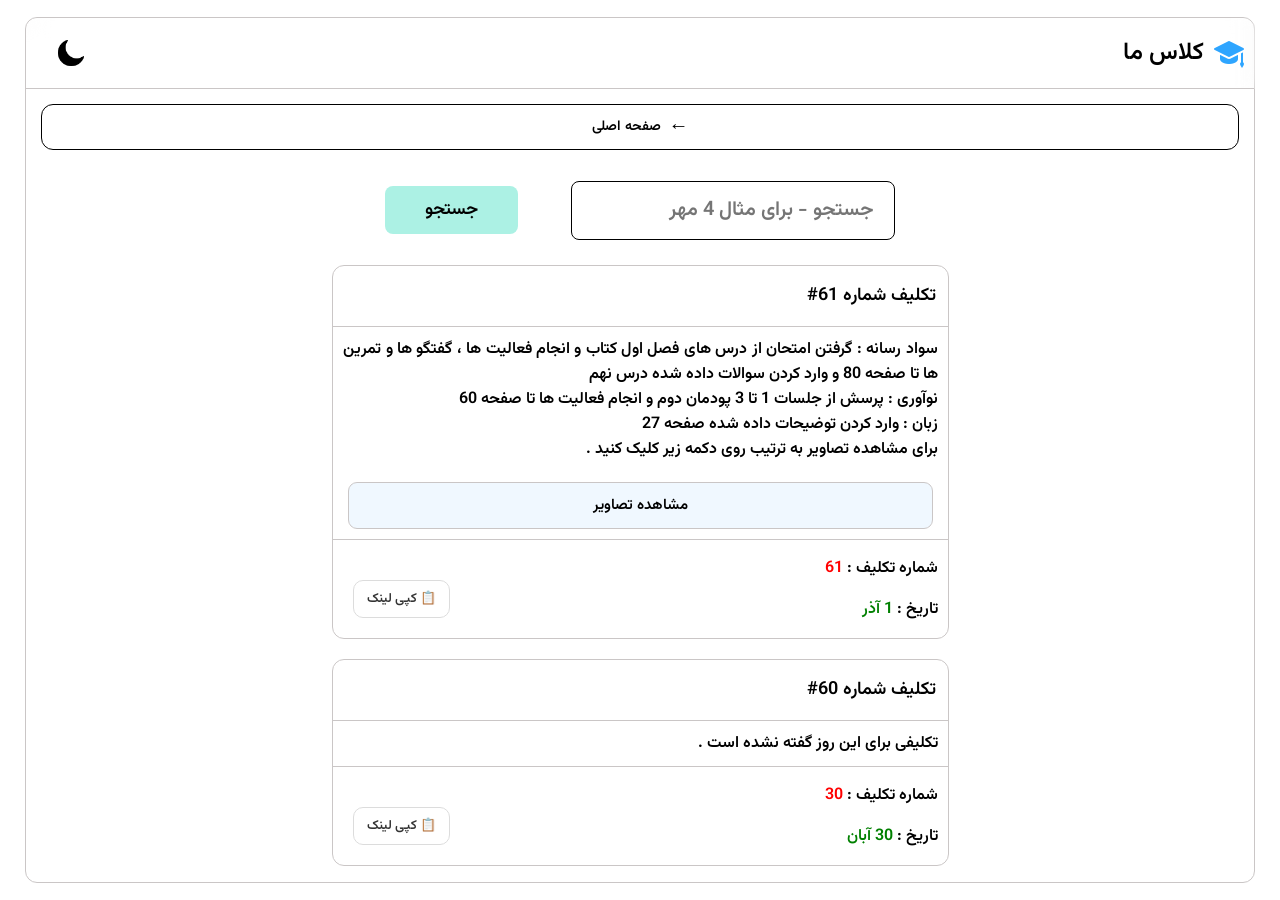
==== commit 6700c335: "Merge remote changes" ====
--- a/AllHomeWork.html
+++ b/AllHomeWork.html
@@ -86,6 +86,49 @@
         <div class="cont">
             <div class="main-ahw" id="main-ahw">
                 <div class="besti-ahw">
+                    <div class="hm hm-no-61">
+                        <div class="div-head-hm">
+                            <span>تکلیف شماره
+                                61#
+                            </span>
+                        </div>
+                        <div class="hm-mtnt">
+                            سواد رسانه :
+                            گرفتن امتحان از درس های فصل اول کتاب و انجام فعالیت ها ، گفتگو ها و تمرین ها تا صفحه 80 و وارد کردن سوالات داده شده درس نهم
+                            <br>
+                            نوآوری :
+                            پرسش از جلسات 1 تا 3 پودمان دوم و انجام فعالیت ها تا صفحه 60
+                            <br>
+                            زبان :
+                            وارد کردن توضیحات داده شده صفحه 27
+                            <br>
+                            برای مشاهده تصاویر به ترتیب روی دکمه زیر کلیک کنید .
+                        </div>
+                        <button class="hm-gallery-toggle" type="button">
+                            مشاهده تصاویر
+                        </button>
+
+                        <div class="hm-gallery">
+
+                            <img src="homeworks/240.webp" alt="" data-text="سواد رسانه">
+                            <img src="homeworks/241.webp" alt="" data-text="سواد رسانه">
+                            <img src="homeworks/242.webp" alt="" data-text="سواد رسانه">
+                            <img src="homeworks/243.webp" alt="" data-text="زبان">
+
+                            <button class="hm-download-all" type="button">
+                                دانلود همه فایل‌ها
+                            </button>
+
+                        </div>
+                        <div class="hm-dc">
+                            <p>شماره تکلیف : 
+                                <span>61</span>
+                            </p>
+                            <p>تاریخ : 
+                                <span>1 آذر</span>
+                            </p>
+                        </div>
+                    </div>
                     <div class="hm hm-no-60">
                         <div class="div-head-hm">
                             <span>تکلیف شماره
--- a/style.css
+++ b/style.css
@@ -430,8 +430,10 @@
     padding-bottom: 5px;
     padding-top: 5px;
     border-radius: 18px;
+    color: white;
     border: 2px solid rgb(196, 255, 242);
-    background-color: rgb(241, 241, 241);
+    background-color: rgb(33 113 191);
+    /* background-color: rgb(241, 241, 241); */
     box-shadow: 1px 1px 1px 1px rgb(161, 161, 161);
     cursor: pointer;
     transition: all 0.15s ease;
@@ -447,6 +449,158 @@
 .mtnf-line {
     margin-top: 10px;
     line-height: 1.9;
+}
+.mtnf-random {
+    border-radius: 6px;
+    border: 2px solid rgb(196, 255, 242);
+    background-color: rgb(241, 241, 241);
+    width: 90%;
+    margin-right: -8px;
+    margin-bottom: 6px;
+}
+.mtnf-random-green {
+    box-shadow: 5px 0px 0px rgb(0, 255, 13);
+}
+@media (min-width: 300px) {
+    .mtnf-random-green {
+        width: 87%;
+    }
+}
+@media (min-width: 350px) {
+    .mtnf-random-green {
+        width: 90%;
+    }
+}
+@media (min-width: 400px) {
+    .mtnf-random-green {
+        width: 91%;
+    }
+}
+@media (min-width: 500px) {
+    .mtnf-random-green {
+        width: 93%;
+    }
+}
+@media (min-width: 600px) {
+    .mtnf-random-green {
+        width: 94%;
+    }
+}
+@media (min-width: 701px) {
+    .mtnf-random-green {
+        width: 93%;
+    }
+}
+@media (min-width: 800px) {
+    .mtnf-random-green {
+        width: 94%;
+    }
+}
+@media (min-width: 1001px) {
+    .mtnf-random-green {
+        width: 92%;
+    }
+}
+@media (min-width: 1200px) {
+    .mtnf-random-green {
+        width: 94%;
+    }
+}
+@media (min-width: 1700px) {
+    .mtnf-random-green {
+        width: 95%;
+    }
+}
+.mtnf-random-red {
+    box-shadow: 5px 0px 0px rgb(255, 0, 0);
+}
+@media (min-width: 300px) {
+    .mtnf-random-red {
+        width: 82%;
+    }
+}
+@media (min-width: 350px) {
+    .mtnf-random-red {
+        width: 85%;
+    }
+}
+@media (min-width: 420px) {
+    .mtnf-random-red {
+        width: 87%;
+    }
+}
+@media (min-width: 500px) {
+    .mtnf-random-red {
+        width: 89%;
+    }
+}
+@media (min-width: 580px) {
+    .mtnf-random-red {
+        width: 91%;
+    }
+}
+@media (min-width: 701px) {
+    .mtnf-random-red {
+        width: 90%;
+    }
+}
+@media (min-width: 850px) {
+    .mtnf-random-red {
+        width: 91.4%;
+    }
+}
+@media (min-width: 1001px) {
+    .mtnf-random-red {
+        width: 88%;
+    }
+}
+@media (min-width: 1200px) {
+    .mtnf-random-red {
+        width: 91%;
+    }
+}
+@media (min-width: 1400px) {
+    .mtnf-random-red {
+        width: 92%;
+    }
+}
+@media (min-width: 1700px) {
+    .mtnf-random-red {
+        width: 92.8%;
+    }
+}
+.mtnf-random-blue {
+    box-shadow: 5px 0px 0px rgb(0, 38, 255);
+}
+@media (min-width: 300px) {
+    .mtnf-random-blue {
+        width: 93%;
+    }
+}
+@media (min-width: 350px) {
+    .mtnf-random-blue {
+        width: 95%;
+    }
+}
+@media (min-width: 500px) {
+    .mtnf-random-blue {
+        width: 96.5%;
+    }
+}
+@media (min-width: 580px) {
+    .mtnf-random-blue {
+        width: 97%;
+    }
+}
+@media (min-width: 1001px) {
+    .mtnf-random-blue {
+        width: 95%;
+    }
+}
+@media (min-width: 1200px) {
+    .mtnf-random-blue {
+        width: 97%;
+    }
 }
 .div-mtnf:nth-child(2) {
     padding: 0px 15px 0px 0px;
@@ -894,7 +1048,9 @@
 .a-1 {
     text-decoration: none;
 }
-
+.deta-fstk {
+    background-color: #8cadad;
+}
 
 
 
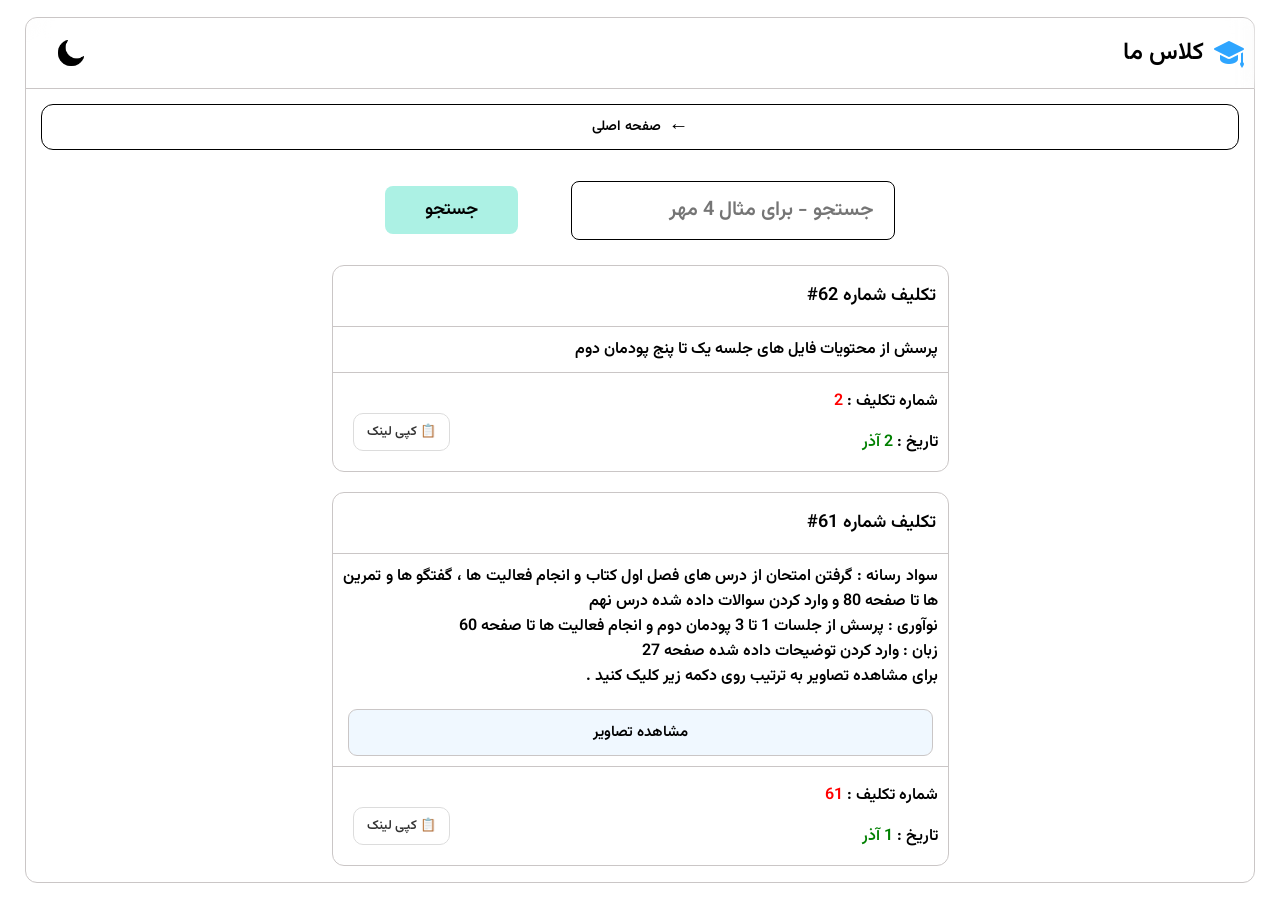
==== commit 7a33454b: "Merge remote changes" ====
--- a/AllHomeWork.html
+++ b/AllHomeWork.html
@@ -86,6 +86,24 @@
         <div class="cont">
             <div class="main-ahw" id="main-ahw">
                 <div class="besti-ahw">
+                    <div class="hm hm-no-62">
+                        <div class="div-head-hm">
+                            <span>تکلیف شماره
+                                62#
+                            </span>
+                        </div>
+                        <div class="hm-mtnt">
+                           پرسش از محتویات فایل های جلسه یک تا پنج پودمان دوم
+                        </div>
+                        <div class="hm-dc">
+                            <p>شماره تکلیف : 
+                                <span>2</span>
+                            </p>
+                            <p>تاریخ : 
+                                <span>2 آذر</span>
+                            </p>
+                        </div>
+                    </div>
                     <div class="hm hm-no-61">
                         <div class="div-head-hm">
                             <span>تکلیف شماره
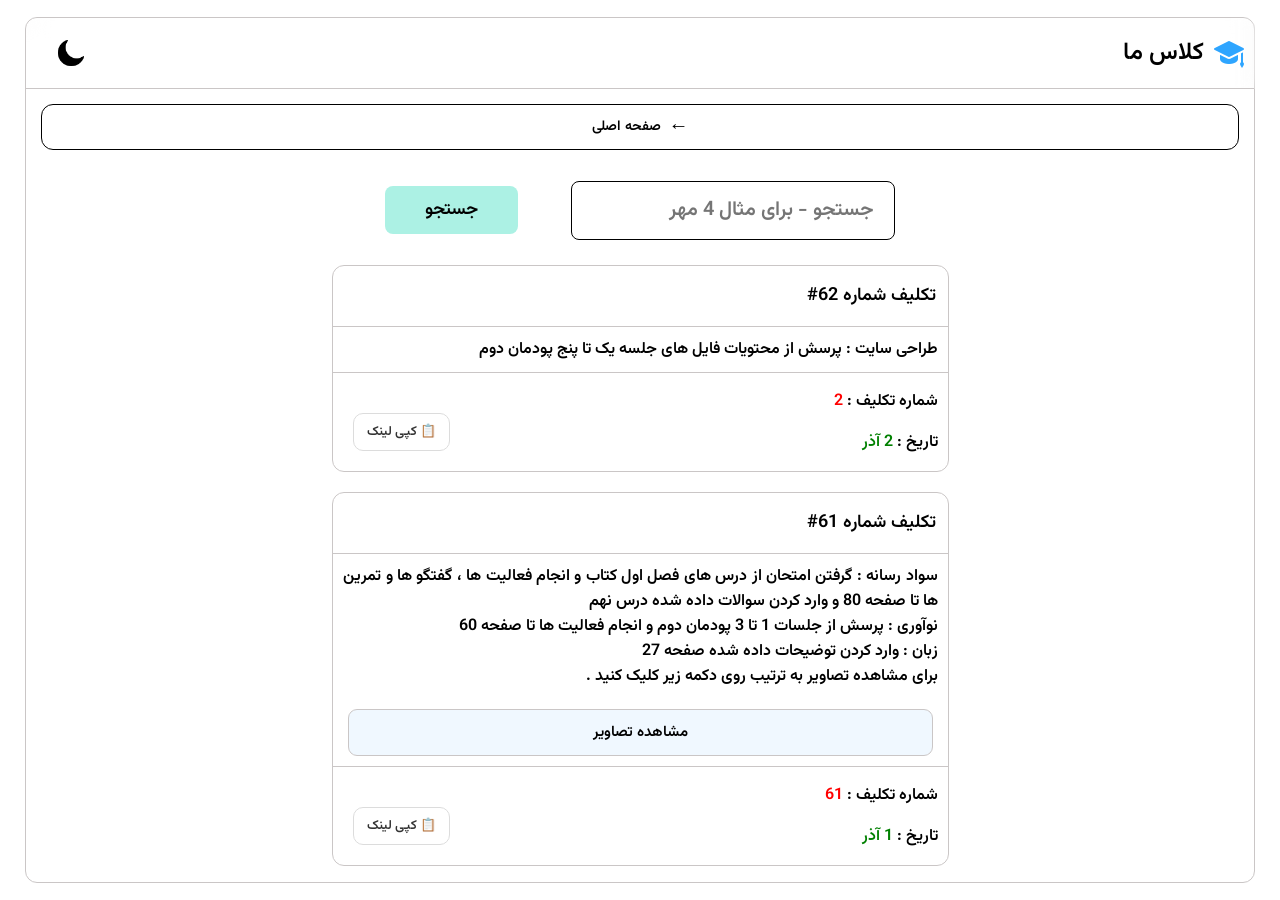
==== commit 30b2a59f: "Merge remote changes" ====
--- a/AllHomeWork.html
+++ b/AllHomeWork.html
@@ -92,7 +92,7 @@
                                 62#
                             </span>
                         </div>
-                        <div class="hm-mtnt">
+                        <div class="hm-mtnt">طراحی سایت :
                            پرسش از محتویات فایل های جلسه یک تا پنج پودمان دوم
                         </div>
                         <div class="hm-dc">
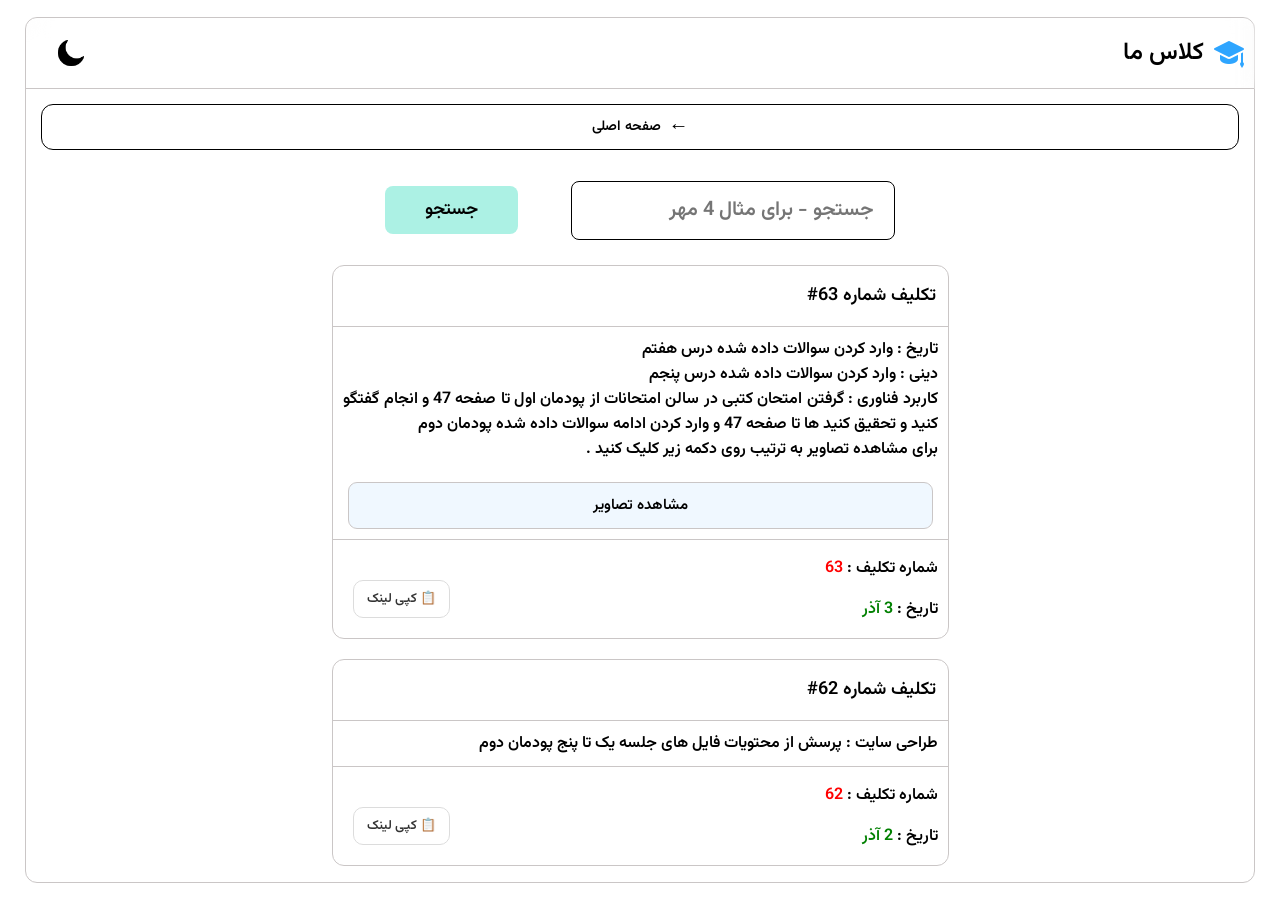
==== commit bece7796: "Merge remote changes" ====
--- a/AllHomeWork.html
+++ b/AllHomeWork.html
@@ -86,6 +86,61 @@
         <div class="cont">
             <div class="main-ahw" id="main-ahw">
                 <div class="besti-ahw">
+                    <div class="hm hm-no-63">
+                        <div class="div-head-hm">
+                            <span>تکلیف شماره
+                                63#
+                            </span>
+                        </div>
+                        <div class="hm-mtnt">
+                            تاریخ :
+                            وارد کردن سوالات داده شده درس هفتم
+                            <br>
+                            دینی :
+                            وارد کردن سوالات داده شده درس پنجم
+                            <br>
+                            کاربرد فناوری :
+                            گرفتن امتحان کتبی در سالن امتحانات از پودمان اول تا صفحه 47 و انجام گفتگو کنید و تحقیق کنید ها تا صفحه 47 و وارد کردن ادامه سوالات داده شده پودمان دوم
+                            <br>
+                            برای مشاهده تصاویر به ترتیب روی دکمه زیر کلیک کنید .
+                        </div>
+                        <button class="hm-gallery-toggle" type="button">
+                            مشاهده تصاویر
+                        </button>
+
+                        <div class="hm-gallery">
+
+                            <img src="homeworks/244.webp" alt="" data-text="تاریخ">
+                            <img src="homeworks/245.webp" alt="" data-text="تاریخ">
+                            <img src="homeworks/246.webp" alt="" data-text="تاریخ">
+                            <img src="homeworks/247.webp" alt="" data-text="تاریخ">
+                            <img src="homeworks/248.webp" alt="" data-text="تاریخ">
+                            <img src="homeworks/249.webp" alt="" data-text="تاریخ">
+                            <img src="homeworks/250.webp" alt="" data-text="دینی">
+                            <img src="homeworks/251.webp" alt="" data-text="دینی">
+                            <img src="homeworks/252.webp" alt="" data-text="دینی">
+                            <img src="homeworks/253.webp" alt="" data-text="دینی">
+                            <img src="homeworks/254.webp" alt="" data-text="دینی">
+                            <img src="homeworks/255.webp" alt="" data-text="دینی">
+                            <img src="homeworks/256.webp" alt="" data-text="کاربرد فناوری">
+                            <img src="homeworks/257.webp" alt="" data-text="کاربرد فناوری">
+                            <img src="homeworks/258.webp" alt="" data-text="کاربرد فناوری">
+                            <img src="homeworks/259.webp" alt="" data-text="کاربرد فناوری">
+
+                            <button class="hm-download-all" type="button">
+                                دانلود همه فایل‌ها
+                            </button>
+
+                        </div>
+                        <div class="hm-dc">
+                            <p>شماره تکلیف : 
+                                <span>63</span>
+                            </p>
+                            <p>تاریخ : 
+                                <span>3 آذر</span>
+                            </p>
+                        </div>
+                    </div>
                     <div class="hm hm-no-62">
                         <div class="div-head-hm">
                             <span>تکلیف شماره
@@ -97,7 +152,7 @@
                         </div>
                         <div class="hm-dc">
                             <p>شماره تکلیف : 
-                                <span>2</span>
+                                <span>62</span>
                             </p>
                             <p>تاریخ : 
                                 <span>2 آذر</span>
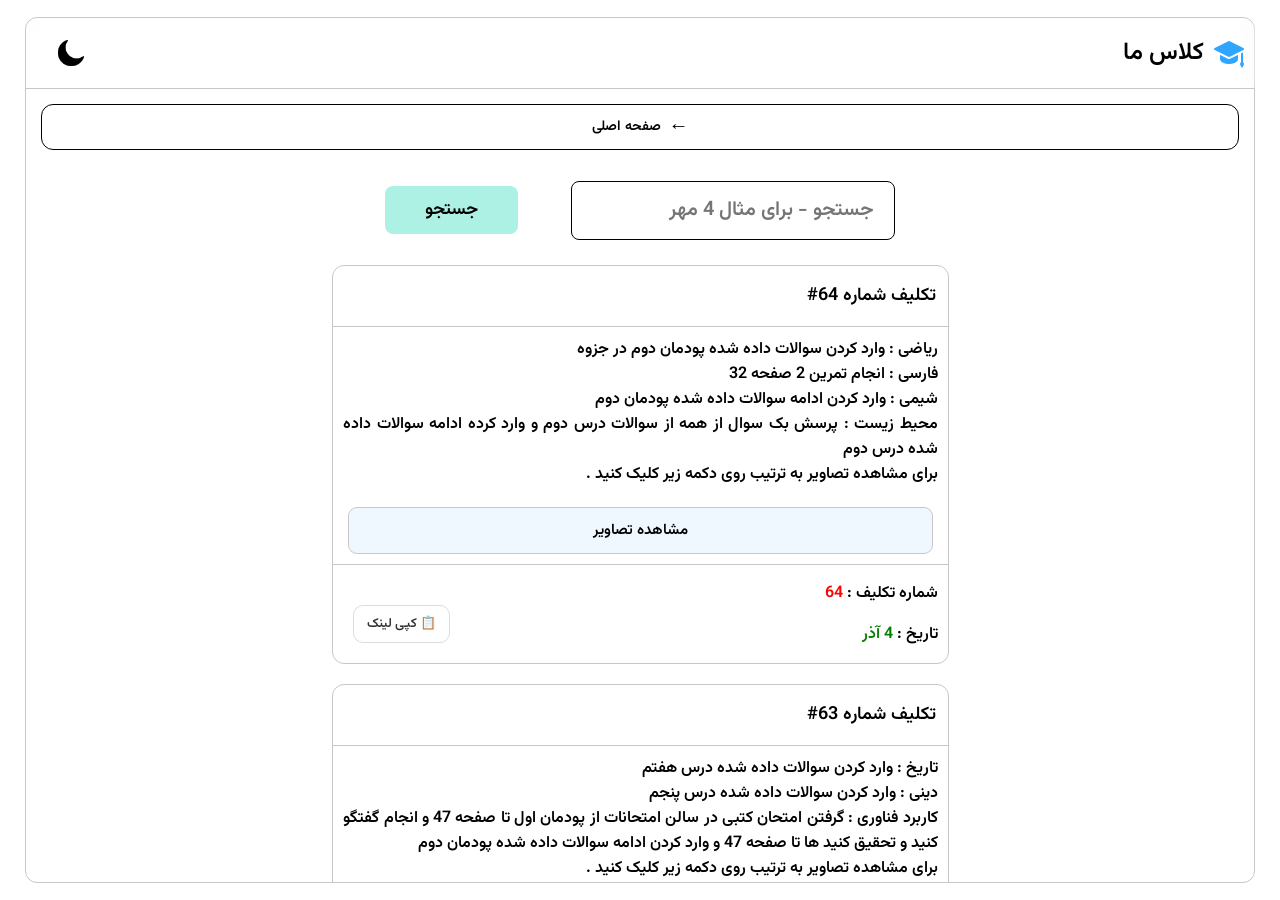
==== commit 91708163: "Merge remote changes" ====
--- a/AllHomeWork.html
+++ b/AllHomeWork.html
@@ -86,6 +86,57 @@
         <div class="cont">
             <div class="main-ahw" id="main-ahw">
                 <div class="besti-ahw">
+                    <div class="hm hm-no-64">
+                        <div class="div-head-hm">
+                            <span>تکلیف شماره
+                                64#
+                            </span>
+                        </div>
+                        <div class="hm-mtnt">
+                            ریاضی :
+                            وارد کردن سوالات داده شده پودمان دوم در جزوه
+                            <br>
+                            فارسی :
+                            انجام تمرین 2 صفحه 32
+                            <br>
+                            شیمی :
+                            وارد کردن ادامه سوالات داده شده پودمان دوم
+                            <br>
+                            محیط زیست :
+                            پرسش بک سوال از همه از سوالات درس دوم و وارد کرده ادامه سوالات داده شده درس دوم
+                            <br>
+                            برای مشاهده تصاویر به ترتیب روی دکمه زیر کلیک کنید .
+                        </div>
+                        <button class="hm-gallery-toggle" type="button">
+                            مشاهده تصاویر
+                        </button>
+
+                        <div class="hm-gallery">
+                            
+                            <img src="homeworks/260.webp" alt="" data-text="ریاضی">
+                            <img src="homeworks/261.webp" alt="" data-text="ریاضی">
+                            <img src="homeworks/262.webp" alt="" data-text="ریاضی">
+                            <img src="homeworks/263.webp" alt="" data-text="شیمی">
+                            <img src="homeworks/264.webp" alt="" data-text="شیمی">
+                            <img src="homeworks/265.webp" alt="" data-text="شیمی">
+                            <img src="homeworks/266.webp" alt="" data-text="محیط زیست">
+                            <img src="homeworks/267.webp" alt="" data-text="محیط زیست">
+                            <img src="homeworks/268.webp" alt="" data-text="محیط زیست">
+
+                            <button class="hm-download-all" type="button">
+                                دانلود همه فایل‌ها
+                            </button>
+
+                        </div>
+                        <div class="hm-dc">
+                            <p>شماره تکلیف : 
+                                <span>64</span>
+                            </p>
+                            <p>تاریخ : 
+                                <span>4 آذر</span>
+                            </p>
+                        </div>
+                    </div>
                     <div class="hm hm-no-63">
                         <div class="div-head-hm">
                             <span>تکلیف شماره
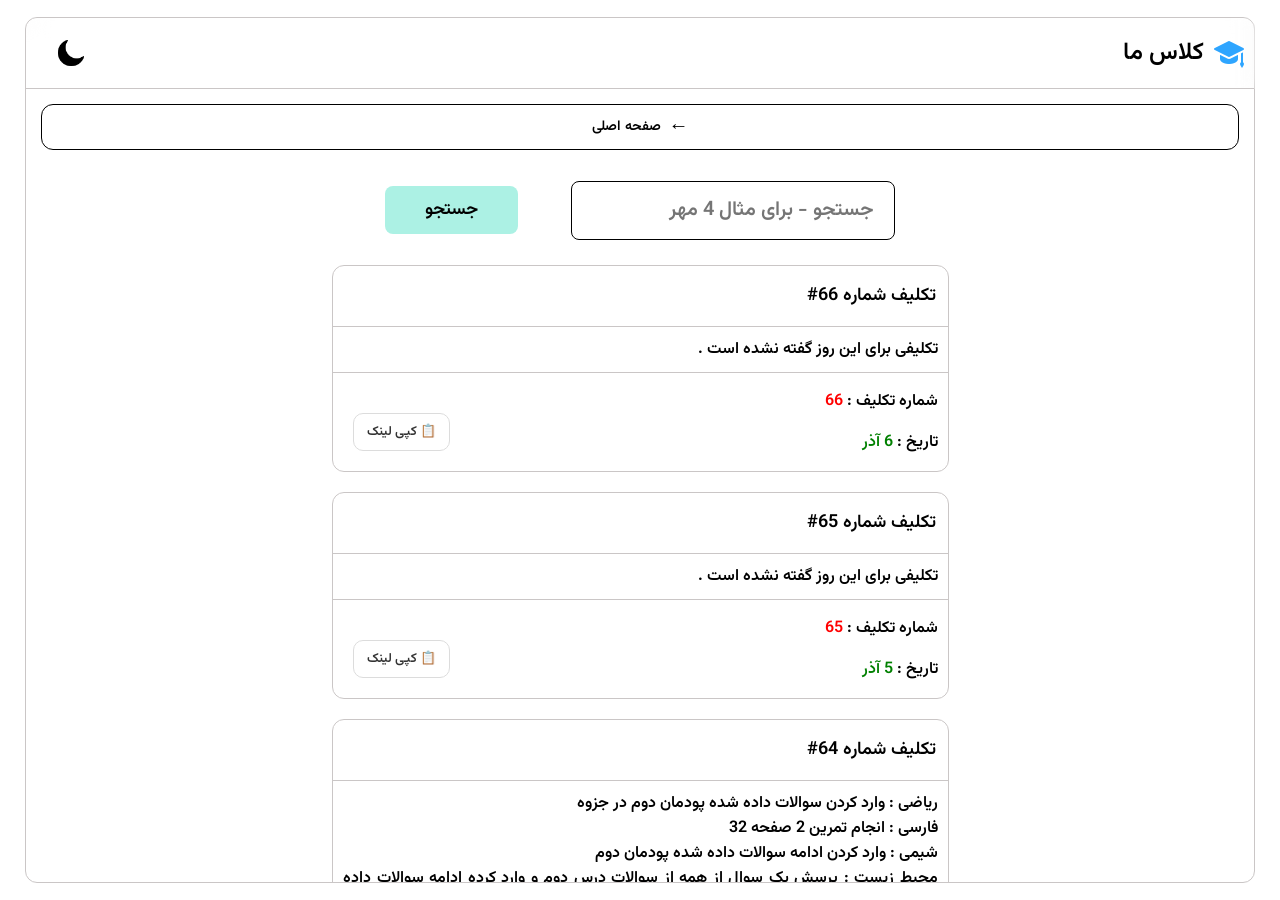
==== commit b53fe103: "Merge remote changes" ====
--- a/AllHomeWork.html
+++ b/AllHomeWork.html
@@ -86,6 +86,42 @@
         <div class="cont">
             <div class="main-ahw" id="main-ahw">
                 <div class="besti-ahw">
+                    <div class="hm hm-no-66">
+                        <div class="div-head-hm">
+                            <span>تکلیف شماره
+                                66#
+                            </span>
+                        </div>
+                        <div class="hm-mtnt">
+                           تکلیفی برای این روز گفته نشده است .
+                        </div>
+                        <div class="hm-dc">
+                            <p>شماره تکلیف : 
+                                <span>66</span>
+                            </p>
+                            <p>تاریخ : 
+                                <span>6 آذر</span>
+                            </p>
+                        </div>
+                    </div>
+                    <div class="hm hm-no-65">
+                        <div class="div-head-hm">
+                            <span>تکلیف شماره
+                                65#
+                            </span>
+                        </div>
+                        <div class="hm-mtnt">
+                           تکلیفی برای این روز گفته نشده است .
+                        </div>
+                        <div class="hm-dc">
+                            <p>شماره تکلیف : 
+                                <span>65</span>
+                            </p>
+                            <p>تاریخ : 
+                                <span>5 آذر</span>
+                            </p>
+                        </div>
+                    </div>
                     <div class="hm hm-no-64">
                         <div class="div-head-hm">
                             <span>تکلیف شماره
@@ -264,7 +300,7 @@
                         </div>
                         <div class="hm-dc">
                             <p>شماره تکلیف : 
-                                <span>30</span>
+                                <span>60</span>
                             </p>
                             <p>تاریخ : 
                                 <span>30 آبان</span>
@@ -282,7 +318,7 @@
                         </div>
                         <div class="hm-dc">
                             <p>شماره تکلیف : 
-                                <span>29</span>
+                                <span>59</span>
                             </p>
                             <p>تاریخ : 
                                 <span>29 آبان</span>
@@ -300,7 +336,7 @@
                         </div>
                         <div class="hm-dc">
                             <p>شماره تکلیف : 
-                                <span>28</span>
+                                <span>58</span>
                             </p>
                             <p>تاریخ : 
                                 <span>28 آبان</span>
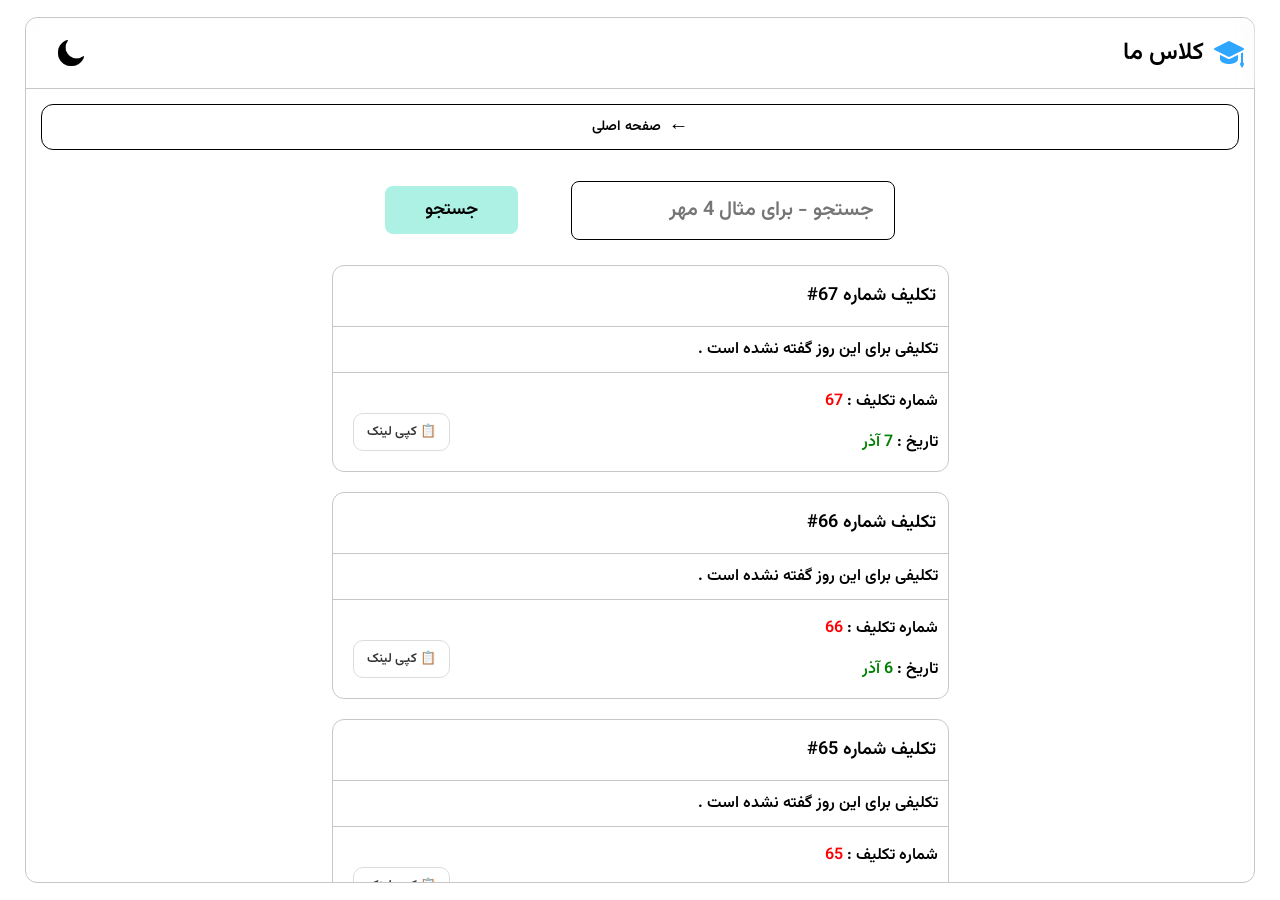
==== commit e8d3e018: "Merge remote changes" ====
--- a/AllHomeWork.html
+++ b/AllHomeWork.html
@@ -86,6 +86,24 @@
         <div class="cont">
             <div class="main-ahw" id="main-ahw">
                 <div class="besti-ahw">
+                    <div class="hm hm-no-67">
+                        <div class="div-head-hm">
+                            <span>تکلیف شماره
+                                67#
+                            </span>
+                        </div>
+                        <div class="hm-mtnt">
+                           تکلیفی برای این روز گفته نشده است .
+                        </div>
+                        <div class="hm-dc">
+                            <p>شماره تکلیف : 
+                                <span>67</span>
+                            </p>
+                            <p>تاریخ : 
+                                <span>7 آذر</span>
+                            </p>
+                        </div>
+                    </div>
                     <div class="hm hm-no-66">
                         <div class="div-head-hm">
                             <span>تکلیف شماره
